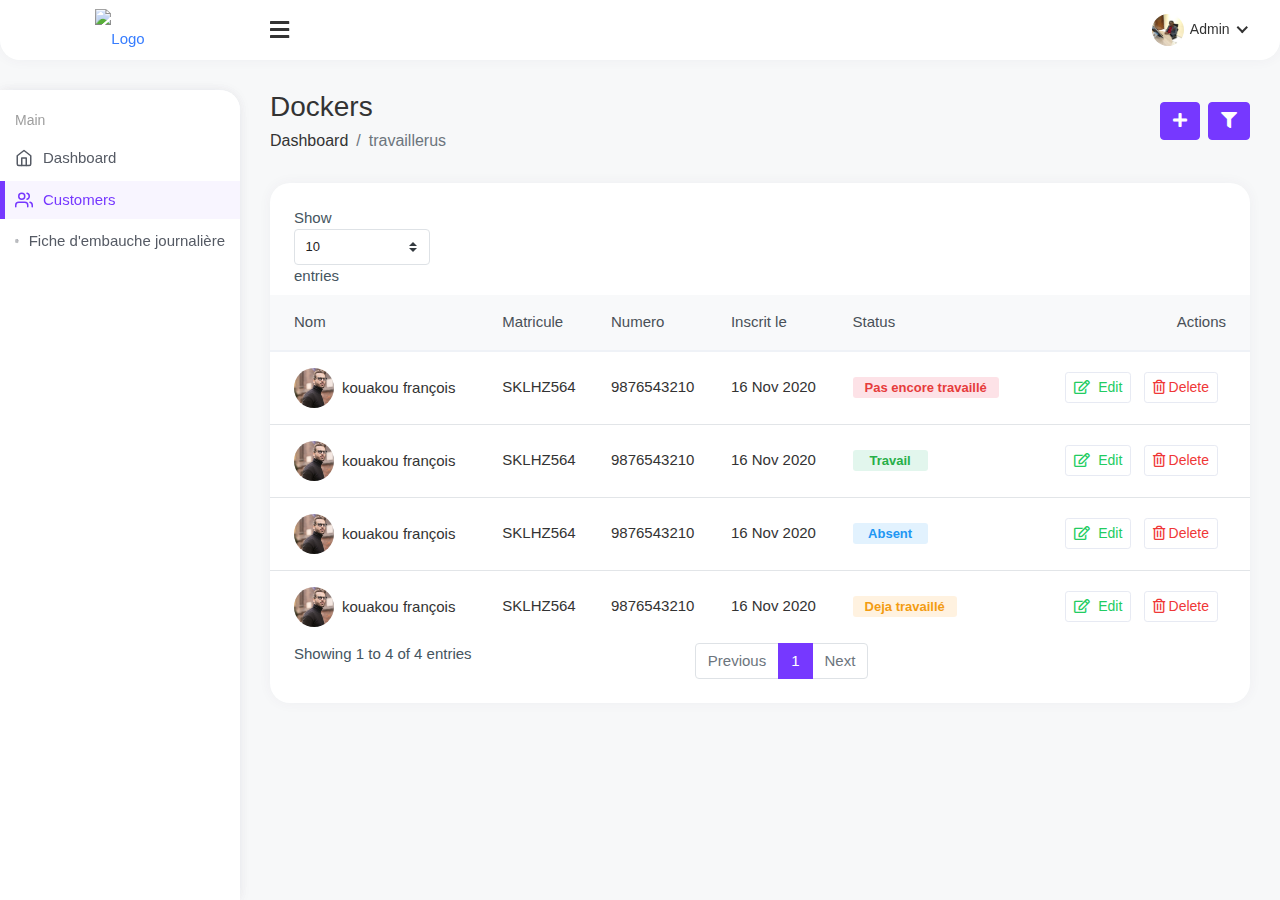
==== docker.html @ e1040c34 "psuh" ====
<!DOCTYPE html>
<html lang="en">
<head>
		<meta charset="utf-8">
		<meta name="viewport" content="width=device-width, initial-scale=1.0, user-scalable=0">
		<title>Docker</title>
		<link rel="shortcut icon" href="assets/img/favicon.png">
		<link rel="stylesheet" href="assets/css/bootstrap.min.css">
		<link rel="stylesheet" href="assets/plugins/fontawesome/css/fontawesome.min.css">
		<link rel="stylesheet" href="assets/plugins/fontawesome/css/all.min.css">
		<link rel="stylesheet" href="assets/css/style.css">
	</head>
	<body>
		<!-- Main Wrapper -->
		<div class="main-wrapper">
			<!-- Header -->
			<div class="header">
				<!-- Logo -->
				<div class="header-left">
					<a href="index.html" class="logo">
						<img src="assets/img/logo.pngg" alt="Logo">
					</a>
					<a href="index.html" class="logo logo-small">
						<img src="assets/img/logo-small.png" alt="Logo" width="30" height="30">
					</a>
				</div>
				<!-- /Logo -->
				<!-- Sidebar Toggle -->
				<a href="javascript:void(0);" id="toggle_btn">
					<i class="fas fa-bars"></i>
				</a>
				<!-- /Sidebar Toggle -->
				<!-- Search -->
				
				<!-- /Search -->
				<!-- Mobile Menu Toggle -->
				<a class="mobile_btn" id="mobile_btn">
					<i class="fas fa-bars"></i>
				</a>
	
				<ul class="nav user-menu">
			
					<li class="nav-item dropdown has-arrow main-drop">
						<a href="#" class="dropdown-toggle nav-link" data-toggle="dropdown">
							<span class="user-img">
								<img src="assets/img/aniki.jpg" alt="">
								<span class="status online"></span>
							</span>
							<span>Admin</span>
						</a>
						<div class="dropdown-menu">
							<a class="dropdown-item" href="#"><i data-feather="user" class="mr-1"></i> Profi</a>
							<a class="dropdown-item" href="login.html"><i data-feather="log-out" class="mr-1"></i> Deconnexion</a>
						</div>
					</li>
					<!-- /User Menu -->
				</ul>
				<!-- /Header Menu -->
			</div>
			<!-- /Header -->
			<!-- Sidebar -->
			<div class="sidebar" id="sidebar">
				<div class="sidebar-inner slimscroll">
					<div id="sidebar-menu" class="sidebar-menu">
						<ul>
							<li class="menu-title"><span>Menu</span></li>
							<li class="active">
								<a href="index.html"><i data-feather="home"></i> <span>Dashboard</span></a>
							</li>
							 <li>
								<a href="customers.html"><i data-feather="users"></i> <span>Dockers</span></a>
							</li>
				 
						</ul>
					</div>
				</div>
			</div>
			<!-- Sidebar -->
			<div class="sidebar" id="sidebar">
				<div class="sidebar-inner slimscroll">
					<div id="sidebar-menu" class="sidebar-menu">
						<ul>
							<li class="menu-title"><span>Main</span></li>
							<li>
								<a href="index.html"><i data-feather="home"></i> <span>Dashboard</span></a>
							</li>
							<li class="active">
								<a href="customers.html"><i data-feather="users"></i> <span>Customers</span></a>
							</li>
							<li>
								<a href="estimates.html"><i data-feather="file-text"></i> <span>Fiche d'embauche journalière</span></a>
							</li>
							
						</ul>
					</div>
				</div>
			</div>
			<!-- /Sidebar -->
			
			<!-- Page Wrapper -->
			<div class="page-wrapper">
				<div class="content container-fluid">
				
					<!-- Page Header -->
					<div class="page-header">
						<div class="row align-items-center">
							<div class="col">
								<h3 class="page-title">Dockers</h3>
								<ul class="breadcrumb">
									<li class="breadcrumb-item"><a href="index.html">Dashboard</a>
									</li>
									<li class="breadcrumb-item active">travaillerus</li>
								</ul>
							</div>
							<div class="col-auto">
								<a href="add-customer.html" class="btn btn-primary mr-1">
									<i class="fas fa-plus"></i>
								</a>
								<a class="btn btn-primary filter-btn" href="javascript:void(0);" id="filter_search">
									<i class="fas fa-filter"></i>
								</a>
							</div>
						</div>
					</div>
					<!-- /Page Header -->
						
					<!-- Search Filter -->
					<div id="filter_inputs" class="card filter-card">
						<div class="card-body pb-0">
							<div class="row">
								<div class="col-sm-6 col-md-3">
									<div class="form-group">
										<label>Nom</label>
										<input type="text" class="form-control">
									</div>
								</div>
								<div class="col-sm-6 col-md-3">
									<div class="form-group">
										<label>Matricule</label>
										<input type="text" class="form-control">
									</div>
								</div>
								<div class="col-sm-6 col-md-3">
									<div class="form-group">
										<label>numero</label>
										<input type="text" class="form-control">
									</div>
								</div>
							</div>
						</div>
					</div>
					<!-- /Search Filter -->
					
					<div class="row">
						<div class="col-sm-12">
							
							<div class="card card-table">
								<div class="card-body">
									<div class="table-responsive">
										<table class="table table-center table-hover datatable">
											<thead class="thead-light">
												<tr>
													<th>Nom</th>
													<th>Matricule</th>
													<th>Numero</th>
													<th>Inscrit le</th>
													<th>Status</th>
													<th class="text-right">Actions</th>
												</tr>
											</thead>
											<tbody>
												<tr>
													<td>
														<h2 class="table-avatar">
															<a href="#" class="avatar avatar-sm mr-2"><img class="avatar-img rounded-circle" src="assets/img/profiles/avatar-02.jpg" alt="User Image"></a>
															<a href="#">kouakou françois </a>
														</h2>
													</td>
													<td>SKLHZ564</td>
													<td><span>9876543210</span></td>
													<td>16 Nov 2020</td>
													<td><span class="badge badge-pill bg-danger-light">Pas encore travaillé</span></td>
													<td class="text-right">
														<a href="edit-customer.html" class="btn btn-sm btn-white text-success mr-2"><i class="far fa-edit mr-1"></i> Edit</a> 
														<a href="javascript:void(0);" class="btn btn-sm btn-white text-danger mr-2"><i class="far fa-trash-alt mr-1"></i>Delete</a>
													</td>
												</tr>
												<tr>
													<td>
														<h2 class="table-avatar">
															<a href="#" class="avatar avatar-sm mr-2"><img class="avatar-img rounded-circle" src="assets/img/profiles/avatar-02.jpg" alt="User Image"></a>
															<a href="#">kouakou françois </a>
														</h2>
													</td>
													<td>SKLHZ564</td>
													<td><span>9876543210</span></td>
													<td>16 Nov 2020</td>
													<td><span class="badge badge-pill bg-success-light">Travail</span></td>
													<td class="text-right">
														<a href="edit-customer.html" class="btn btn-sm btn-white text-success mr-2"><i class="far fa-edit mr-1"></i> Edit</a> 
														<a href="javascript:void(0);" class="btn btn-sm btn-white text-danger mr-2"><i class="far fa-trash-alt mr-1"></i>Delete</a>
													</td>
												</tr>
												<tr>
													<td>
														<h2 class="table-avatar">
															<a href="#" class="avatar avatar-sm mr-2"><img class="avatar-img rounded-circle" src="assets/img/profiles/avatar-02.jpg" alt="User Image"></a>
															<a href="#">kouakou françois </a>
														</h2>
													</td>
													<td>SKLHZ564</td>
													<td><span>9876543210</span></td>
													<td>16 Nov 2020</td>
													<td><span class="badge badge-pill bg-primary-light">Absent</span></td>
													<td class="text-right">
														<a href="edit-customer.html" class="btn btn-sm btn-white text-success mr-2"><i class="far fa-edit mr-1"></i> Edit</a> 
														<a href="javascript:void(0);" class="btn btn-sm btn-white text-danger mr-2"><i class="far fa-trash-alt mr-1"></i>Delete</a>
													</td>
												</tr>
												<tr>
													<td>
														<h2 class="table-avatar">
															<a href="#" class="avatar avatar-sm mr-2"><img class="avatar-img rounded-circle" src="assets/img/profiles/avatar-02.jpg" alt="User Image"></a>
															<a href="#">kouakou françois </a>
														</h2>
													</td>
													<td>SKLHZ564</td>
													<td><span>9876543210</span></td>
													<td>16 Nov 2020</td>
													<td><span class="badge badge-pill bg-warning-light">Deja travaillé</span></td>
													<td class="text-right">
														<a href="edit-customer.html" class="btn btn-sm btn-white text-success mr-2"><i class="far fa-edit mr-1"></i> Edit</a> 
														<a href="javascript:void(0);" class="btn btn-sm btn-white text-danger mr-2"><i class="far fa-trash-alt mr-1"></i>Delete</a>
													</td>
												</tr>

											</tbody>
										</table>
									</div>
								</div>
							</div>
						</div>
					</div>
				</div>
			</div>
			<!-- /Page Wrapper -->

		</div>
		<!-- /Main Wrapper -->
		
		<!-- jQuery -->
		<script src="assets/js/jquery-3.5.1.min.js"></script>
		
		<!-- Bootstrap Core JS -->
		<script src="assets/js/popper.min.js"></script>
		<script src="assets/js/bootstrap.min.js"></script>
		
		<!-- Feather Icon JS -->
		<script src="assets/js/feather.min.js"></script>
		
		<!-- Slimscroll JS -->
		<script src="assets/plugins/slimscroll/jquery.slimscroll.min.js"></script>
		
		<!-- Datatables JS -->
		<script src="assets/plugins/datatables/jquery.dataTables.min.js"></script>
		<script src="assets/plugins/datatables/datatables.min.js"></script>
		
		<!-- Custom JS -->
		<script src="assets/js/script.js"></script>

	</body>

<!-- Mirrored from kanakku.dreamguystech.com/template-html/customers.html by HTTrack Website Copier/3.x [XR&CO'2014], Mon, 01 Mar 2021 15:04:00 GMT -->
</html>
---- assets/css/style.css ----
/*
Author       : Dreamguys
Template Name: Kanakku - Bootstrap Admin Template
Version      : 1.0
*/

/*============================
 [Table of CSS]

1. General
2. Table
3. Helper Class
4. Bootstrap Classes
5. Modal
6. Select2
7. Nav Tabs
8. Components
9. Header
10. Chat
11. Search
12. Sidebar
13. Calendar
14. Inbox
15. Mail View
16. Error
17. Content
18. Login
19. Notifications
20. Dashboard
21. Invoices
22. Settings
23. Switch Buttons
24. Profile
25. Responsive

========================================*/

/*-----------------
	1. General
-----------------------*/


html {
	height: 100%;
}
body {
	background-color: #f7f8f9;
	color: #455560;
	font-family: 'CircularStd', sans-serif;
	font-size: 0.9375rem;
	height: 100%;
	line-height: 1.5;
	overflow-x: hidden;
}
h1,
h2,
h3,
h4,
h5,
h6 {
	font-family: 'CircularStd', sans-serif;
	margin-top: 0;
	color: #2c3038;
}
a:hover,
a:active,
a:focus {
	outline: none;
	text-decoration: none;
}
input:-webkit-autofill,
input:-webkit-autofill:hover,
input:-webkit-autofill:focus {
	-webkit-box-shadow: 0 0 0px 1000px white inset !important;
}
.form-control {
	border: 1px solid #dee2e6;
	box-shadow: none;
	color: #333;
	padding: .54688rem .875rem;
	font-size: .875rem;
	height: calc(1.6em + 1.21875rem);
	line-height: 1.6;
	font-weight: 400;
	color: #1e2022;
}
.form-control:focus {
	box-shadow: 0 0 10px rgba(136, 136, 136, 0.125); 
	outline: 0 none;
	border-color: #c1c9d0;;
}
.form-control-sm {
    height: calc(1.5em + 1rem);
    padding: .4375rem .65625rem;
    font-size: .8125rem;
    line-height: 1.5;
    border-radius: .25rem;
}
.form-control-lg {
    height: calc(1.5em + 1.875rem);
    padding: .875rem 1.09375rem;
    font-size: 1rem;
    line-height: 1.5;
    border-radius: .3125rem;
}
a {
	color: #377dff;
}
a:hover {
    color: #0052ea;
    text-decoration: none;
}
p {
    margin-top: 0;
    margin-bottom: 1rem;
}
p:last-child { 
    margin-bottom: 0;
}
dl, ol, ul {
    margin-top: 0;
    margin-bottom: 0;
}
input,
button,
a {
	transition: all 0.4s ease;
	-moz-transition: all 0.4s ease;
	-o-transition: all 0.4s ease;
	-transition: all 0.4s ease;
	-webkit-transition: all 0.4s ease;
}
input,
input:focus,
button,
button:focus {
	outline: none;
}
input[type="file"] {
	height: auto;
	min-height: calc(1.5em + .75rem + 2px);
}
input[type=text],
input[type=password] {
	-webkit-appearance: none;
	-moz-appearance: none;
	appearance: none;
}
textarea.form-control {
	resize: vertical;
}
.navbar-nav > li {
	float: left;
}
.form-group {
	margin-bottom: 1.25rem;
} 
.form-group img {
	width:100%;
}
.input-group .form-control {
	height: 40px;
}
.nav .open > a,
.nav .open > a:focus,
.nav .open > a:hover {
	background-color: rgba(0, 0, 0, 0.1);
	border-color: rgba(0, 0, 0, 0.1);
}
.material-icons {
	font-family: 'Material Icons';
	font-weight: normal;
	font-style: normal;
	font-size: 24px;
	display: inline-block;
	line-height: 1;
	text-transform: none;
	letter-spacing: normal;
	word-wrap: normal;
	white-space: nowrap;
	direction: ltr;
	-webkit-font-smoothing: antialiased;
	text-rendering: optimizeLegibility;
	-moz-osx-font-smoothing: grayscale;
	font-feature-settings: 'liga';
}
ul li{
	list-style: none;
}
p:last-child{
	margin-bottom: 0;
}

/*-----------------
	2. Table
-----------------------*/

.table {
	color: #333;
	max-width: 100%;
	margin-bottom: 0;
	width: 100%;
}
.table-striped > tbody > tr:nth-of-type(2n+1) {
	background-color: #f8f9fa;
}
.table.no-border > tbody > tr > td,
.table > tbody > tr > th,
.table.no-border > tfoot > tr > td,
.table.no-border > tfoot > tr > th,
.table.no-border > thead > tr > td,
.table.no-border > thead > tr > th { 
	padding: 10px 8px;
}
.table-nowrap td,
.table-nowrap th {
	white-space: nowrap
}
.table.dataTable {
	border-collapse: collapse !important;
}
table.table td h2 {
	display: inline-block;
	font-size: inherit;
	font-weight: 400;
	margin: 0;
	padding: 0;
	vertical-align: middle;
}
table.table td h2.table-avatar {
	align-items: center;
	display: inline-flex;
	font-size: inherit;
	font-weight: 400;
	margin: 0;
	padding: 0;
	vertical-align: middle;
	white-space: nowrap;
}
table.table td h2 a {
	color: #333;
}
table.table td h2 a:hover {
	color: #7638ff;
}
table.table td h2 span {
	color: #888;
	display: block;
	font-size: 12px;
	margin-top: 3px;
} 
.table thead {
    background-color: transparent;
    border-bottom: 0;
}
.table thead tr th {
	font-weight: 500;
}
.table.table-center td,
.table.table-center th {
	vertical-align: middle;
}
.table-hover tbody tr:hover {
	background-color: #f6f6f7;
}
.table td, .table th {
    vertical-align: middle;
    white-space: nowrap;
}
.table-bordered {
	border: 1px solid rgba(0, 0, 0, 0.05) !important;
}
.table-bordered td:first-child{
	border-top-left-radius: 0 !important;
    border-bottom-left-radius: 0 !important;
}
.table-bordered td:last-child{
	border-top-right-radius: 0 !important;
    border-bottom-right-radius: 0 !important;
}
.table-bordered th,
.table-bordered td {
	border-color: rgba(0, 0, 0, 0.05);
}
.card-table .card-body {
	padding: 0;
}
.card-table .card-body .table > thead > tr > th {
	border-top: 0;
}
.card-table .card-body .table tr td:first-child,
.card-table .card-body .table tr th:first-child {
	padding-left: 1.5rem;
}
.card-table .card-body .table tr td:last-child,
.card-table .card-body .table tr th:last-child {
	padding-right: 1.5rem;
}
.card-table .table td,
.card-table .table th {
	border-top: 1px solid #e2e5e8;
	padding: 1rem 0.75rem;
	white-space: nowrap;
}

/*-----------------
	3. Helper Class
-----------------------*/

.block {
	display: block !important;
}
.bullets li {
	list-style: inherit;
}
#toggle_btn i {
	font-size: 22px;
}
.bg-1 {
	background-color: #ffeec3;
}
.bg-1 i {
	color: #ffb800;
}
.bg-2 {
	background-color: #d1f3ff;
}
.bg-2 i {
	color: #42cdff;
}
.bg-3 {
	background-color: #ceffd5;
}
.bg-3 i {
	color: #52fb6a;
}
.bg-4 {
	background-color: #fccaff;
}
.bg-4 i {
	color: #f555ff;
}
.bg-5 {
	background-color: #ffb800;
}
.bg-6 {
	background-color: #42cdff;
}
.bg-7 {
	background-color: #52fb6a;
}
.bg-8 {
	background-color: #f555ff;
}
.table .btn {
    white-space: nowrap;
}
table .badge {
    border-radius: 3px;
    display: inline-block;
    font-size: 13px;
    min-width: 75px;
    padding: 4px 12px;
    text-align: center;
}
.feather {
    width: 18px;
    height: 18px;
}

/*-----------------
	4. Bootstrap Classes
-----------------------*/

.btn.focus,
.btn:focus {
	box-shadow: unset;
}
.btn-white {
    background-color: #fff;
    border-color: #e7eaf3;
}
.btn.btn-rounded {
	border-radius: 50px;
}
.bg-primary,
.badge-primary {
	background-color: #7638ff !important;
}
a.bg-primary:focus,
a.bg-primary:hover,
button.bg-primary:focus,
button.bg-primary:hover {
	background-color: #621aff !important;
}
.bg-success,
.badge-success {
	background-color: #22cc62 !important;
}
a.bg-success:focus,
a.bg-success:hover,
button.bg-success:focus,
button.bg-success:hover {
	background-color: #1eae55 !important;
}
.bg-info,
.badge-info {
	background-color: #009efb !important;
}
a.bg-info:focus,
a.bg-info:hover,
button.bg-info:focus,
button.bg-info:hover {
	background-color: #028ee1 !important;
}
.bg-warning,
.badge-warning {
	background-color: #ffbc34 !important;
}
a.bg-warning:focus,
a.bg-warning:hover,
button.bg-warning:focus,
button.bg-warning:hover {
	background-color: #e9ab2e !important;
}
.bg-danger,
.badge-danger {
	background-color: #ef3737 !important;
}
a.bg-danger:focus,
a.bg-danger:hover,
button.bg-danger:focus,
button.bg-danger:hover {
	background-color: #e63333 !important;
}
.bg-white {
	background-color: #fff;
}
.bg-purple,
.badge-purple {
	background-color: #9368e9 !important;
}
.text-primary,
.dropdown-menu > li > a.text-primary {
	color: #7638ff !important;
}
.text-success,
.dropdown-menu > li > a.text-success {
	color: #22cc62 !important;
}
.text-danger,
.dropdown-menu > li > a.text-danger {
	color: #ef3737 !important;
}
.text-info,
.dropdown-menu > li > a.text-info {
	color: #009efb !important;
}
.text-warning,
.dropdown-menu > li > a.text-warning {
	color: #ffbc34 !important;
}
.text-purple,
.dropdown-menu > li > a.text-purple {
	color: #7460ee !important;
}
.text-muted {
	color: #757575 !important;
}
.btn-primary {
	background-color: #7638ff;
	border: 1px solid #7638ff;
}
.btn-primary:hover,
.btn-primary:focus,
.btn-primary.active,
.btn-primary:active,
.open > .dropdown-toggle.btn-primary {
	background-color: #621aff;
	border: 1px solid #621aff;
}
.btn-primary.active.focus,
.btn-primary.active:focus,
.btn-primary.active:hover,
.btn-primary.focus:active,
.btn-primary:active:focus,
.btn-primary:active:hover,
.open > .dropdown-toggle.btn-primary.focus,
.open > .dropdown-toggle.btn-primary:focus,
.open > .dropdown-toggle.btn-primary:hover {
	background-color: #621aff;
	border: 1px solid #621aff;
}
.btn-primary.active:not(:disabled):not(.disabled),
.btn-primary:active:not(:disabled):not(.disabled),
.show > .btn-primary.dropdown-toggle {
	background-color: #621aff;
	border-color: #621aff;
	color: #fff;
}
.btn-primary.active:focus:not(:disabled):not(.disabled),
.btn-primary:active:focus:not(:disabled):not(.disabled),
.show > .btn-primary.dropdown-toggle:focus {
	box-shadow: unset;
}
.btn-primary.disabled,
.btn-primary:disabled {
	background-color: #7638ff;
	border-color: #7638ff;
	color: #fff;
}
.btn-secondary.active:focus:not(:disabled):not(.disabled),
.btn-secondary:active:focus:not(:disabled):not(.disabled),
.show > .btn-secondary.dropdown-toggle:focus {
	box-shadow: unset;
}
.btn-success {
	background-color: #22cc62;
	border: 1px solid #22cc62
}
.btn-success:hover,
.btn-success:focus,
.btn-success.active,
.btn-success:active,
.open > .dropdown-toggle.btn-success {
	background-color: #1eae55;
	border: 1px solid #1eae55;
	color: #fff;
}
.btn-success.active.focus,
.btn-success.active:focus,
.btn-success.active:hover,
.btn-success.focus:active,
.btn-success:active:focus,
.btn-success:active:hover,
.open > .dropdown-toggle.btn-success.focus,
.open > .dropdown-toggle.btn-success:focus,
.open > .dropdown-toggle.btn-success:hover {
	background-color: #1eae55;
	border: 1px solid #1eae55
}
.btn-success.active:not(:disabled):not(.disabled),
.btn-success:active:not(:disabled):not(.disabled),
.show > .btn-success.dropdown-toggle {
	background-color: #1eae55;
	border-color: #1eae55;
	color: #fff;
}
.btn-success.active:focus:not(:disabled):not(.disabled),
.btn-success:active:focus:not(:disabled):not(.disabled),
.show > .btn-success.dropdown-toggle:focus {
	box-shadow: unset;
}
.btn-success.disabled,
.btn-success:disabled {
	background-color: #22cc62;
	border-color: #22cc62;
	color: #fff;
}
.btn-info {
	background-color: #009efb;
	border: 1px solid #009efb
}
.btn-info:hover,
.btn-info:focus,
.btn-info.active,
.btn-info:active,
.open > .dropdown-toggle.btn-info {
	background-color: #028ee1;
	border: 1px solid #028ee1
}
.btn-info.active.focus,
.btn-info.active:focus,
.btn-info.active:hover,
.btn-info.focus:active,
.btn-info:active:focus,
.btn-info:active:hover,
.open > .dropdown-toggle.btn-info.focus,
.open > .dropdown-toggle.btn-info:focus,
.open > .dropdown-toggle.btn-info:hover {
	background-color: #028ee1;
	border: 1px solid #028ee1
}
.btn-info.active:not(:disabled):not(.disabled),
.btn-info:active:not(:disabled):not(.disabled),
.show > .btn-info.dropdown-toggle {
	background-color: #028ee1;
	border-color: #028ee1;
	color: #fff;
}
.btn-info.active:focus:not(:disabled):not(.disabled),
.btn-info:active:focus:not(:disabled):not(.disabled),
.show > .btn-info.dropdown-toggle:focus {
	box-shadow: unset;
}
.btn-info.disabled,
.btn-info:disabled {
	background-color: #009efb;
	border-color: #009efb;
	color: #fff;
}
.btn-warning {
	background-color: #ffbc34;
	border: 1px solid #ffbc34
}
.btn-warning:hover,
.btn-warning:focus,
.btn-warning.active,
.btn-warning:active,
.open > .dropdown-toggle.btn-warning {
	background-color: #e9ab2e;
	border: 1px solid #e9ab2e
}
.btn-warning.active.focus,
.btn-warning.active:focus,
.btn-warning.active:hover,
.btn-warning.focus:active,
.btn-warning:active:focus,
.btn-warning:active:hover,
.open > .dropdown-toggle.btn-warning.focus,
.open > .dropdown-toggle.btn-warning:focus,
.open > .dropdown-toggle.btn-warning:hover {
	background-color: #e9ab2e;
	border: 1px solid #e9ab2e
}
.btn-warning.active:not(:disabled):not(.disabled),
.btn-warning:active:not(:disabled):not(.disabled),
.show > .btn-danger.dropdown-toggle {
	background-color: #e9ab2e;
	border-color: #e9ab2e;
	color: #fff;
}
.btn-warning.active:focus:not(:disabled):not(.disabled),
.btn-warning:active:focus:not(:disabled):not(.disabled),
.show > .btn-warning.dropdown-toggle:focus {
	box-shadow: unset;
}
.btn-warning.disabled,
.btn-warning:disabled {
	background-color: #ffbc34;
	border-color: #ffbc34;
	color: #fff;
}
.badge-secondary {
	background-color: #621aff !important;
}
.btn-danger {
	background-color: #ef3737;
	border: 1px solid #ef3737;
}
.btn-danger:hover,
.btn-danger:focus,
.btn-danger.active,
.btn-danger:active,
.open > .dropdown-toggle.btn-danger {
	background-color: #ec1313;
	border: 1px solid #ec1313;
}
.btn-danger.active.focus,
.btn-danger.active:focus,
.btn-danger.active:hover,
.btn-danger.focus:active,
.btn-danger:active:focus,
.btn-danger:active:hover,
.open > .dropdown-toggle.btn-danger.focus,
.open > .dropdown-toggle.btn-danger:focus,
.open > .dropdown-toggle.btn-danger:hover {
	background-color: #ec1313;
	border: 1px solid #ec1313;
}
.btn-danger.active:not(:disabled):not(.disabled),
.btn-danger:active:not(:disabled):not(.disabled),
.show > .btn-danger.dropdown-toggle {
	background-color: #ec1313;
	border-color: #ec1313;
	color: #fff;
}
.btn-danger.active:focus:not(:disabled):not(.disabled),
.btn-danger:active:focus:not(:disabled):not(.disabled),
.show > .btn-danger.dropdown-toggle:focus {
	box-shadow: unset;
}
.btn-danger.disabled,
.btn-danger:disabled {
	background-color: #f62d51;
	border-color: #f62d51;
	color: #fff;
}
.btn-light.active:focus:not(:disabled):not(.disabled),
.btn-light:active:focus:not(:disabled):not(.disabled),
.show > .btn-light.dropdown-toggle:focus {
	box-shadow: unset;
}
.btn-dark.active:focus:not(:disabled):not(.disabled),
.btn-dark:active:focus:not(:disabled):not(.disabled),
.show > .btn-dark.dropdown-toggle:focus {
	box-shadow: unset;
}
.btn-outline-primary {
	color: #7638ff;
	border-color: #7638ff;
}
.btn-outline-primary:hover {
	background-color: #7638ff;
	border-color: #7638ff;
}
.btn-outline-primary:focus,
.btn-outline-primary.focus {
	box-shadow: none;
}
.btn-outline-primary.disabled,
.btn-outline-primary:disabled {
	color: #7638ff;
	background-color: transparent;
}
.btn-outline-primary:not(:disabled):not(.disabled):active,
.btn-outline-primary:not(:disabled):not(.disabled).active,
.show > .btn-outline-primary.dropdown-toggle {
	background-color: #7638ff;
	border-color: #7638ff;
}
.btn-outline-primary:not(:disabled):not(.disabled):active:focus,
.btn-outline-primary:not(:disabled):not(.disabled).active:focus,
.show > .btn-outline-primary.dropdown-toggle:focus {
	box-shadow: none;
}
.btn-outline-success {
	color: #22cc62;
	border-color: #22cc62;
}
.btn-outline-success:hover {
	background-color: #22cc62;
	border-color: #22cc62;
}
.btn-outline-success:focus,
.btn-outline-success.focus {
	box-shadow: none;
}
.btn-outline-success.disabled,
.btn-outline-success:disabled {
	color: #22cc62;
	background-color: transparent;
}
.btn-outline-success:not(:disabled):not(.disabled):active,
.btn-outline-success:not(:disabled):not(.disabled).active,
.show > .btn-outline-success.dropdown-toggle {
	background-color: #22cc62;
	border-color: #22cc62;
}
.btn-outline-success:not(:disabled):not(.disabled):active:focus,
.btn-outline-success:not(:disabled):not(.disabled).active:focus,
.show > .btn-outline-success.dropdown-toggle:focus {
	box-shadow: none;
}
.btn-outline-info {
	color: #00bcd4;
    border-color: #00bcd4;
}
.btn-outline-info:hover {
	color: #fff;
	background-color: #00bcd4;
	border-color: #00bcd4;
}
.btn-outline-info:focus,
.btn-outline-info.focus {
	box-shadow: none;
}
.btn-outline-info.disabled,
.btn-outline-info:disabled {
	background-color: transparent;
	color: #00bcd4;
}
.btn-outline-info:not(:disabled):not(.disabled):active,
.btn-outline-info:not(:disabled):not(.disabled).active,
.show > .btn-outline-info.dropdown-toggle {
	background-color: #00bcd4;
	border-color: #00bcd4;
}
.btn-outline-info:not(:disabled):not(.disabled):active:focus,
.btn-outline-info:not(:disabled):not(.disabled).active:focus,
.show > .btn-outline-info.dropdown-toggle:focus {
	box-shadow: none;
}
.btn-outline-warning {
	color: #ffbc34;
	border-color: #ffbc34;
}
.btn-outline-warning:hover {
	color: #212529;
	background-color: #ffbc34;
	border-color: #ffbc34;
}
.btn-outline-warning:focus,
.btn-outline-warning.focus {
	box-shadow: none;
}
.btn-outline-warning.disabled,
.btn-outline-warning:disabled {
	background-color: transparent;
	color: #ffbc34;
}
.btn-outline-warning:not(:disabled):not(.disabled):active,
.btn-outline-warning:not(:disabled):not(.disabled).active,
.show > .btn-outline-warning.dropdown-toggle {
	color: #212529;
	background-color: #ffbc34;
	border-color: #ffbc34;
}
.btn-outline-warning:not(:disabled):not(.disabled):active:focus,
.btn-outline-warning:not(:disabled):not(.disabled).active:focus,
.show > .btn-outline-warning.dropdown-toggle:focus {
	box-shadow: none;
}
.btn-outline-danger {
	color: #ef3737;
	border-color: #ef3737;
}
.btn-outline-danger:hover {
	color: #fff;
	background-color: #ef3737;
	border-color: #ef3737;
}
.btn-outline-danger:focus,
.btn-outline-danger.focus {
	box-shadow: none;
}
.btn-outline-danger.disabled,
.btn-outline-danger:disabled {
	background-color: transparent;
	color: #ef3737;
}
.btn-outline-danger:not(:disabled):not(.disabled):active,
.btn-outline-danger:not(:disabled):not(.disabled).active,
.show > .btn-outline-danger.dropdown-toggle {
	background-color: #ef3737;
	border-color: #ef3737;
}
.btn-outline-danger:not(:disabled):not(.disabled):active:focus,
.btn-outline-danger:not(:disabled):not(.disabled).active:focus,
.show > .btn-outline-danger.dropdown-toggle:focus {
	box-shadow: none;
}
.btn-outline-light {
	color: #ababab;
	border-color: #e6e6e6;
}
.btn-outline-light.disabled,
.btn-outline-light:disabled {
	color: #ababab;
}
.pagination > .active > a,
.pagination > .active > a:focus,
.pagination > .active > a:hover,
.pagination > .active > span,
.pagination > .active > span:focus,
.pagination > .active > span:hover {
	background-color: #7638ff;
	border-color: #7638ff;
}
.pagination > li > a,
.pagination > li > span {
	color: #7638ff;
}
.page-link:hover {
	color: #7638ff;
}
.page-link:focus {
	box-shadow: unset;
}
.page-item.active .page-link {
	background-color: #7638ff;
	border-color: #7638ff;
}
.dropdown-menu {
	border: 1px solid #eff2f7;
	border-radius: .8rem;
	transform-origin: left top 0;
	background-color: #fff;
	box-shadow: 0 0 1.25rem rgba(31,45,61,.08);
}
.navbar-nav .open .dropdown-menu {
	border: 0;
	box-shadow: 0 0 10px rgba(0, 0, 0, 0.1);
	background-color: #fff;
}
.dropdown-menu {
	font-size: 14px;
}
.card {
    background: #fff;
    -webkit-box-shadow: 0 0 13px 0 rgba(82,63,105,0.05);
    box-shadow: 0 0 13px 0 rgba(82,63,105,0.05);
    margin-bottom: 30px;
    border-radius: 20px;
    border: 0;
}
.card-body {
    position: relative;
    padding: 1.5rem;
}
.card .card-header {
	border-color: #f0f1f5;
	background-color: #fff;
	padding: 1.5rem 1.875rem 1.25rem;
}
.card-header:first-child {
    border-top-left-radius: 20px;
    border-top-right-radius: 20px;
}
.card-footer:last-child {
    border-bottom-left-radius: 20px;
    border-bottom-right-radius: 20px;
}
.card-footer {
	background-color: #fff;
	border-top: 1px solid #e6e6e6;
	padding: 1rem;
}
.table .thead-light th {
    color: #495057;
    background-color: #f8f9fa;
    border-color: #eff2f7;
}
.card .card-header .card-title {
	margin-bottom: 0;
}
.modal-footer.text-left {
	text-align: left;
}
.modal-footer.text-center {
	text-align: center;
}
.btn-light {
	border-color: #e6e6e6;
	color: #a6a6a6;
}
.bootstrap-datetimepicker-widget table td.active,
.bootstrap-datetimepicker-widget table td.active:hover {
	background-color: #7638ff;
	text-shadow: unset;
}
.bootstrap-datetimepicker-widget table td.today:before {
	border-bottom-color: #7638ff;
}
.bg-info-light {
	background-color: rgba(2, 182, 179, 0.12) !important;
	color: #1db9aa !important;
}
.bg-primary-light {
	background-color: rgba(17, 148, 247, 0.12) !important;
	color: #2196f3 !important;
}
.bg-danger-light {
	background-color: rgba(242, 17, 54, 0.12) !important;
	color: #e63c3c !important;
}
.bg-warning-light {
	background-color: rgba(255, 152, 0, 0.12) !important;
	color: #f39c12 !important;
}
.bg-success-light {
	background-color: rgba(15, 183, 107, 0.12) !important;
	color: #26af48 !important;
}
.bg-purple-light {
	background-color: rgba(197, 128, 255, 0.12) !important;
	color: #c580ff !important;
}
.bg-default-light {
	background-color: rgba(40, 52, 71, 0.12) !important;
	color: #283447 !important;
}

/*-----------------
	5. Modal
-----------------------*/

.modal {
	-webkit-overflow-scrolling: touch;
}
.modal-footer.text-center {
    justify-content: center;
}
.modal-footer.text-left {
    justify-content: flex-start;
}
.modal-dialog.modal-md {
    max-width: 600px;
}
.custom-modal .modal-content {
	border: 0;
    border-radius: 10px;
}
.custom-modal .modal-footer {
	border: 0;
}
.custom-modal .modal-header {
    border: 0;
    justify-content: center;
    padding: 30px 30px 0;
}
.custom-modal .modal-footer {
    border: 0;
    justify-content: center;
    padding: 0 30px 30px;
}
.custom-modal .modal-body {
    padding: 30px;
}
.custom-modal .close {
    background-color: #a0a0a0;
    border-radius: 50%;
    color: #fff;
    font-size: 13px;
    height: 20px;
    line-height: 20px;
    margin: 0;
    opacity: 1;
    padding: 0;
    position: absolute;
    right: 10px;
    top: 10px;
    width: 20px;
    z-index: 99;
}
.custom-modal .modal-title {
	font-size: 22px;
}
.modal-backdrop.show {
    opacity: 0.4;
	-webkit-transition-duration: 400ms;
	transition-duration: 400ms;
}
.modal .card {
	box-shadow: unset;
}

/*-----------------
	6. Select2
-----------------------*/

.select2-container .select2-selection--single {
	border: 1px solid #ddd;
	height: 40px;
}
.select2-container--default .select2-selection--single .select2-selection__arrow {
	height: 38px;
	right: 7px;
}
.select2-container--default .select2-selection--single .select2-selection__arrow b {
	border-color: #ddd transparent transparent;
	border-style: solid;
	border-width: 6px 6px 0;
	height: 0;
	left: 50%;
	margin-left: -10px;
	margin-top: -2px;
	position: absolute;
	top: 50%;
	width: 0;
}
.select2-container--default.select2-container--open .select2-selection--single .select2-selection__arrow b {
	border-color: transparent transparent #ddd;
	border-width: 0 6px 6px;
}
.select2-container .select2-selection--single .select2-selection__rendered {
	padding-right: 30px;
	padding-left: 15px;
}
.select2-container--default .select2-selection--single .select2-selection__rendered {
	color: #333;
	font-size: 15px;
	font-weight: normal;
	line-height: 38px;
}
.select2-container--default .select2-results__option--highlighted[aria-selected] {
	background-color: #7638ff;
}
.select2-container--default .select2-selection--multiple {
	border: 1px solid #ddd;
	min-height: 40px;
}

/*-----------------
	7. Nav Tabs
-----------------------*/

.nav-tabs {
	border-bottom: 1px solid #e6e6e6;
}
.card-header-tabs {
	border-bottom: 0;
}
.nav-tabs > li > a {
	margin-right: 0;
	color: #888;
	border-radius: 0;
}
.nav-tabs > li > a:hover,
.nav-tabs > li > a:focus {
	border-color: transparent;
	color: #333;
}
.nav-tabs.nav-tabs-solid > li > a {
	color: #333;
}
.nav-tabs.nav-tabs-solid > .active > a,
.nav-tabs.nav-tabs-solid > .active > a:hover,
.nav-tabs.nav-tabs-solid > .active > a:focus {
	background-color: #7638ff;
	border-color: #7638ff;
	color: #fff;
}
.tab-content {
	padding-top: 20px;
}
.nav-tabs .nav-link {
	border-radius: 0;
}
.nav-tabs .nav-link:focus,
.nav-tabs .nav-link:hover {
	background-color: #eee;
	border-color: transparent;
	color: #333;
}
.nav-tabs.nav-justified > li > a {
	border-radius: 0;
	margin-bottom: 0;
}
.nav-tabs.nav-justified > li > a:hover,
.nav-tabs.nav-justified > li > a:focus {
	border-bottom-color: #ddd;
}
.nav-tabs.nav-justified.nav-tabs-solid > li > a {
	border-color: transparent;
}
.nav-tabs.nav-tabs-solid > li > a {
	color: #333;
	padding: 10px 30px;
}
.nav-tabs.nav-tabs-solid > li > a.active,
.nav-tabs.nav-tabs-solid > li > a.active:hover,
.nav-tabs.nav-tabs-solid > li > a.active:focus {
	background-color: #7638ff;
	border-color: #7638ff;
	color: #fff;
	padding: 10px 30px;
}
.nav-tabs.nav-tabs-solid.nav-tabs-rounded {
	border-radius: 50px;
}
.nav-tabs.nav-tabs-solid.nav-tabs-rounded > li > a {
	border-radius: 50px;
}
.nav-tabs.nav-tabs-solid.nav-tabs-rounded > li > a.active,
.nav-tabs.nav-tabs-solid.nav-tabs-rounded > li > a.active:hover,
.nav-tabs.nav-tabs-solid.nav-tabs-rounded > li > a.active:focus {
	border-radius: 50px;
}
.nav-tabs-justified > li > a {
	border-radius: 0;
	margin-bottom: 0;
}
.nav-tabs-justified > li > a:hover,
.nav-tabs-justified > li > a:focus {
	border-bottom-color: #ddd;
}
.nav-tabs-justified.nav-tabs-solid > li > a {
	border-color: transparent;
}
.nav-tabs.nav-justified.nav-tabs-top {
	border-bottom: 1px solid #ddd;
}
.nav-tabs.nav-justified.nav-tabs-top > li > a,
.nav-tabs.nav-justified.nav-tabs-top > li > a:hover,
.nav-tabs.nav-justified.nav-tabs-top > li > a:focus {
	border-width: 2px 0 0 0;
}
.nav-tabs.nav-tabs-top > li {
	margin-bottom: 0;
}
.nav-tabs.nav-tabs-top > li > a,
.nav-tabs.nav-tabs-top > li > a:hover,
.nav-tabs.nav-tabs-top > li > a:focus {
	border-width: 2px 0 0 0;
}
.nav-tabs.nav-tabs-top > li.open > a,
.nav-tabs.nav-tabs-top > li > a:hover,
.nav-tabs.nav-tabs-top > li > a:focus {
	border-top-color: #ddd;
}
.nav-tabs.nav-tabs-top > li+li > a {
	margin-left: 1px;
}
.nav-tabs.nav-tabs-top > li > a.active,
.nav-tabs.nav-tabs-top > li > a.active:hover,
.nav-tabs.nav-tabs-top > li > a.active:focus {
	border-top-color: #7638ff;
}
.nav-tabs.nav-tabs-bottom > li {
	margin-bottom: -1px;
}
.nav-tabs.nav-tabs-bottom > li > a.active,
.nav-tabs.nav-tabs-bottom > li > a.active:hover,
.nav-tabs.nav-tabs-bottom > li > a.active:focus {
	border-bottom-width: 2px;
	border-color: transparent;
	border-bottom-color: #7638ff;
	background-color: transparent;
	transition: none 0s ease 0s;
	-moz-transition: none 0s ease 0s;
	-o-transition: none 0s ease 0s;
	-transition: none 0s ease 0s;
	-webkit-transition: none 0s ease 0s;
}
.nav-tabs.nav-tabs-solid {
	background-color: #fafafa;
	border: 0;
}
.nav-tabs.nav-tabs-solid > li {
	margin-bottom: 0;
}
.nav-tabs.nav-tabs-solid > li > a {
	border-color: transparent;
}
.nav-tabs.nav-tabs-solid > li > a:hover,
.nav-tabs.nav-tabs-solid > li > a:focus {
	background-color: #f5f5f5;
}
.nav-tabs.nav-tabs-solid > .open:not(.active) > a {
	background-color: #f5f5f5;
	border-color: transparent;
}
.nav-tabs-justified.nav-tabs-top {
	border-bottom: 1px solid #ddd;
}
.nav-tabs-justified.nav-tabs-top > li > a,
.nav-tabs-justified.nav-tabs-top > li > a:hover,
.nav-tabs-justified.nav-tabs-top > li > a:focus {
	border-width: 2px 0 0 0;
}

/*-----------------
	8. Components
-----------------------*/

.section-header {
	margin-bottom: 1.875rem;
}
.section-header .section-title {
	color: #333;
}
.line {
	background-color: #7638ff;
	height: 2px;
	margin: 0;
	width: 60px;
}
.comp-buttons .btn {
	margin-bottom: 5px;
}
.pagination-box .pagination {
	margin-top: 0;
}
.comp-dropdowns .btn-group {
	margin-bottom: 5px;
}
.progress-example .progress {
	margin-bottom: 1.5rem;
}
.progress-xs {
	height: 4px;
}
.progress-sm {
	height: 15px;
}
.progress.progress-sm {
	height: 6px;
}
.progress.progress-md {
	height: 8px;
}
.progress.progress-lg {
	height: 18px;
}
.row.row-sm {
	margin-left: -3px;
	margin-right: -3px;
}
.row.row-sm > div {
	padding-left: 3px;
	padding-right: 3px;
}
.avatar {
	position: relative;
	display: inline-block;
	width: 3rem;
	height: 3rem
}
.avatar > img {
	width: 100%;
	height: 100%;
	-o-object-fit: cover;
	object-fit: cover;
}
.avatar-title {
	width: 100%;
	height: 100%;
	background-color: #7638ff;
	color: #fff;
	display: flex;
	align-items: center;
	justify-content: center;
}
.avatar-away:before,
.avatar-offline:before,
.avatar-online:before {
	position: absolute;
	right: 0;
	bottom: 0;
	width: 25%;
	height: 25%;
	border-radius: 50%;
	content: '';
	border: 2px solid #fff;
}
.avatar-online:before {
	background-color: #22cc62;
}
.avatar-offline:before {
	background-color: #ef3737;
}
.avatar-away:before {
	background-color: #ffbc34;
}
.avatar .border {
	border-width: 3px !important;
}
.avatar .rounded {
	border-radius: 6px !important;
}
.avatar .avatar-title {
	font-size: 18px;
}
.avatar-xs {
	width: 1.65rem;
	height: 1.65rem;
}
.avatar-xs .border {
	border-width: 2px !important;
}
.avatar-xs .rounded {
	border-radius: 4px !important;
}
.avatar-xs .avatar-title {
	font-size: 12px;
}
.avatar-xs.avatar-away:before,
.avatar-xs.avatar-offline:before,
.avatar-xs.avatar-online:before {
	border-width: 1px;
}
.avatar-sm {
	width: 2.5rem;
	height: 2.5rem;
}
.avatar-sm .border {
	border-width: 3px !important;
}
.avatar-sm .rounded {
	border-radius: 4px !important;
}
.avatar-sm .avatar-title {
	font-size: 15px;
}
.avatar-sm.avatar-away:before,
.avatar-sm.avatar-offline:before,
.avatar-sm.avatar-online:before {
	border-width: 2px;
}
.avatar-lg {
	width: 3.75rem;
	height: 3.75rem;
}
.avatar-lg .border {
	border-width: 3px !important;
}
.avatar-lg .rounded {
	border-radius: 8px !important;
}
.avatar-lg .avatar-title {
	font-size: 24px;
}
.avatar-lg.avatar-away:before,
.avatar-lg.avatar-offline:before,
.avatar-lg.avatar-online:before {
	border-width: 3px;
}
.avatar-xl {
	width: 5rem;
	height: 5rem;
}
.avatar-xl .border {
	border-width: 4px !important;
}
.avatar-xl .rounded {
	border-radius: 8px !important;
}
.avatar-xl .avatar-title {
	font-size: 28px;
}
.avatar-xl.avatar-away:before,
.avatar-xl.avatar-offline:before,
.avatar-xl.avatar-online:before {
	border-width: 4px;
}
.avatar-xxl {
	width: 5.125rem;
	height: 5.125rem;
}
.avatar-xxl .border {
	border-width: 6px !important;
}
.avatar-xxl .rounded {
	border-radius: 8px !important;
}
.avatar-xxl .avatar-title {
	font-size: 30px;
}
.avatar-xxl.avatar-away:before,
.avatar-xxl.avatar-offline:before,
.avatar-xxl.avatar-online:before {
	border-width: 4px;
}
.avatar-group {
	display: inline-flex;
}
.avatar-group .avatar + .avatar {
	margin-left: -.75rem;
}
.avatar-group .avatar-xs + .avatar-xs {
	margin-left: -.40625rem;
}
.avatar-group .avatar-sm+.avatar-sm {
	margin-left: -.625rem;
}
.avatar-group .avatar-lg + .avatar-lg {
	margin-left: -1rem;
}
.avatar-group .avatar-xl + .avatar-xl {
	margin-left: -1.28125rem;
}
.avatar-group .avatar:hover {
	z-index: 1;
}

/*-----------------
	9. Header
-----------------------*/

.header {
	background: #fff;
	box-shadow: 0 0 13px 0 rgba(82,63,105,0.05);
	left: 0;
	position: fixed;
	right: 0;
	top: 0;
	z-index: 1;
	height: 60px;
	border-radius: 0 0 20px 20px;
}
.header .header-left {
	float: left;
	height: 60px;
	padding: 0 20px;
	position: relative;
	text-align: center;
	width: 240px;
	z-index: 1;
	transition: all 0.2s ease-in-out;
}
.header .header-left .logo {
	display: inline-block;
	line-height: 60px;
}
.header .header-left .logo img {
	max-height: 45px;
	width: auto;
}
.header-left .logo.logo-small {
	display: none;
}
.header .dropdown-menu > li > a {
	position: relative;
}
.header .dropdown-toggle:after {
	display: none;
}
.header .has-arrow .dropdown-toggle:after {
	border-top: 0;
	border-left: 0;
	border-bottom: 2px solid #333;
	border-right: 2px solid #333;
	content: '';
	height: 8px;
	display: inline-block;
	pointer-events: none;
	-webkit-transform-origin: 66% 66%;
	-transform-origin: 66% 66%;
	transform-origin: 66% 66%;
	-webkit-transform: rotate(45deg);
	-transform: rotate(45deg);
	transform: rotate(45deg);
	-webkit-transition: all 0.15s ease-in-out;
	transition: all 0.15s ease-in-out;
	width: 8px;
	vertical-align: 2px;
}
.header .has-arrow .dropdown-toggle[aria-expanded="true"]:after {
	-webkit-transform: rotate(-135deg);
	-transform: rotate(-135deg);
	transform: rotate(-135deg);
}
.user-menu {
	float: right;
	margin: 0;
	position: relative;
	z-index: 99;
	display: flex !important;
	padding-right: 20px;
}
.user-menu.nav > li > a {
	color: #333;
	font-size: 14px;
	line-height: 58px;
	padding: 0 15px;
	height: 60px;
}
.user-menu.nav > li > a:hover i,
.user-menu.nav > li > a:focus i {
	opacity: .8;
}
.user-img {
	display: inline-block;
	margin-right: 3px;
	position: relative;
}
.user-img img{
	width: 32px;
    border-radius: 50%;
}
.dropdown-item img{
	margin-right: 5px;
}
.user-menu.nav > li > a.mobile_btn {
	border: 0;
	position: relative;
	padding: 0;
	margin: 0;
	cursor: pointer
}
.user-menu .dropdown-menu {
	min-width: 200px;
	padding: 0;
}
.user-menu .dropdown-menu .dropdown-item {
	display: flex;
	align-items: center;
	padding: 10px 15px;
}
.user-menu .dropdown-menu .dropdown-item:hover {
	color: #7638ff;
	background-color: transparent;
}
.header .dropdown-menu > li > a:focus,
.header .dropdown-menu > li > a:hover {
	background-color: #7638ff;
	color: #fff;
}
.header .dropdown-menu > li > a:focus i,
.header .dropdown-menu > li > a:hover i {
	color: #fff;
}
.header .dropdown-menu > li > a {
	padding: 10px 18px;
}
.header .dropdown-menu > li > a i {
	color: #7638ff;
	margin-right: 10px;
	text-align: center;
	width: 18px;
}
.header .user-menu .dropdown-menu > li > a i {
	color: #7638ff;
	font-size: 16px;
	margin-right: 10px;
	min-width: 18px;
	text-align: center;
}
.header .user-menu .dropdown-menu > li > a:focus i,
.header .user-menu .dropdown-menu > li > a:hover i {
	color: #fff;
}
.mobile_btn {
	display: none;
	float: left;
}
.slide-nav .sidebar {
	margin-left: 0;
}
.menu-title {
	color: #a3a3a3;
	display: block;
	font-size: 14px;
	margin-bottom: 5px;
	padding: 0 25px;
}
.sidebar-overlay {
	background-color: rgba(0, 0, 0, 0.6);
	display: none;
	height: 100%;
	left: 0;
	position: fixed;
	top: 60px;
	width: 100%;
	z-index: 1000;
}
.sidebar-overlay.opened {
	display: block;
}
html.menu-opened {
	overflow: hidden;
}
html.menu-opened body {
	overflow: hidden;
}

/*-----------------
	10. Chat
-----------------------*/

.chat-window {
    display: flex;
    flex-wrap: wrap;
    position: relative;
    margin-bottom: 1.875rem;
    box-shadow: 0 0 13px 0 rgba(82,63,105,0.05);
    border-radius: 20px;
    overflow: hidden;
}
.chat-window .chat-cont-left {
    border-right: 1px solid #e5e5e5;
    flex: 0 0 35%;
    left: 0;
    max-width: 35%;
    position: relative;
    z-index: 4;
}
.chat-window .chat-cont-left .chat-header {
    align-items: center;
    background-color: #fff;
    border-bottom: 1px solid #e5e5e5;
    color: #324148;
    display: flex;
    height: 72px;
    justify-content: space-between;
    padding: 0 15px;
}
.chat-window .chat-cont-left .chat-header span {
    font-size: 20px;
    font-weight: 600;
    text-transform: capitalize;
}
.chat-window .chat-cont-left .chat-header .chat-compose {
    color: #8a8a8a;
    display: inline-flex;
}
.chat-window .chat-cont-left .chat-search {
    background-color: #f5f5f6;
    border-bottom: 1px solid #e5e5e5;
    padding: 10px 15px;
    width: 100%;
}
.chat-window .chat-cont-left .chat-search .input-group {
    width: 100%;
}
.chat-window .chat-cont-left .chat-search .input-group .form-control {
    background-color: #fff;
    border-radius: 50px;
    padding-left: 36px;
}
.chat-window .chat-cont-left .chat-search .input-group .form-control:focus {
    border-color: #ccc;
    box-shadow: none;
}
.chat-window .chat-cont-left .chat-search .input-group .input-group-prepend {
    align-items: center;
    bottom: 0;
    color: #666;
    display: flex;
    left: 15px;
    pointer-events: none;
    position: absolute;
    top: 0;
    z-index: 4;
}
.chat-window .chat-scroll {
    max-height: calc(100vh - 255px);
    overflow-y: auto;
}
.chat-window .chat-cont-left .chat-users-list {
    background-color: #fff;
}
.chat-window .chat-cont-left .chat-users-list a.media {
    border-bottom: 1px solid #e5e5e5;
    padding: 10px 15px;
    transition: all 0.2s ease 0s;
}
.chat-window .chat-cont-left .chat-users-list a.media:last-child {
	border-bottom: 0;
}
.chat-window .chat-cont-left .chat-users-list a.media .media-img-wrap {
    margin-right: 15px;
    position: relative;
}
.chat-window .chat-cont-left .chat-users-list a.media .media-img-wrap .avatar {
    height: 45px;
    width: 45px;
}
.chat-window .chat-cont-left .chat-users-list a.media .media-img-wrap .status {
	bottom: 7px;
	height: 10px;
	right: 4px;
	position: absolute;
	width: 10px;
	border: 2px solid #fff;
}
.chat-window .chat-cont-left .chat-users-list a.media .media-body {
    display: flex;
    justify-content: space-between;
}
.chat-window .chat-cont-left .chat-users-list a.media .media-body > div:first-child .user-name, 
.chat-window .chat-cont-left .chat-users-list a.media .media-body > div:first-child .user-last-chat {
    max-width: 250px;
    overflow: hidden;
    text-overflow: ellipsis;
    white-space: nowrap;
}
.chat-window .chat-cont-left .chat-users-list a.media .media-body > div:first-child .user-name {
    color: #333;
    text-transform: capitalize;
}
.chat-window .chat-cont-left .chat-users-list a.media .media-body > div:first-child .user-last-chat {
    color: #8a8a8a;
    font-size: 14px;
    line-height: 24px;
}
.chat-window .chat-cont-left .chat-users-list a.media .media-body > div:last-child {
    text-align: right;
}
.chat-window .chat-cont-left .chat-users-list a.media .media-body > div:last-child .last-chat-time {
    color: #8a8a8a;
    font-size: 13px;
}
.chat-window .chat-cont-left .chat-users-list a.media:hover {
	background-color: #f5f5f6;
}
.chat-window .chat-cont-left .chat-users-list a.media.read-chat .media-body > div:last-child .last-chat-time {
	color: #8a8a8a;
}
.chat-window .chat-cont-left .chat-users-list a.media.active {
	background-color: #f5f5f6;
}
.chat-window .chat-cont-right {
    flex: 0 0 65%;
    max-width: 65%;
}
.chat-window .chat-cont-right .chat-header {
    align-items: center;
    background-color: #fff;
    border-bottom: 1px solid #e5e5e5;
    display: flex;
    height: 72px;
    justify-content: space-between;
    padding: 0 15px;
}
.chat-window .chat-cont-right .chat-header .back-user-list {
    display: none;
    margin-right: 5px;
    margin-left: -7px;
}
.chat-window .chat-cont-right .chat-header .media {
	align-items: center;
}
.chat-window .chat-cont-right .chat-header .media .media-img-wrap {
	position: relative;
	display: flex;
	align-items: center;
	margin-right: 15px;
}
.chat-window .chat-cont-right .chat-header .media .media-img-wrap .avatar {
	height: 50px;
	width: 50px;
}
.chat-window .chat-cont-right .chat-header .media .media-img-wrap .status {
    border: 2px solid #fff;
    bottom: 0;
    height: 10px;
    position: absolute;
    right: 3px;
    width: 10px;
}
.chat-window .chat-cont-right .chat-header .media .media-body .user-name {
    color: #333;
    font-size: 16px;
    font-weight: 600;
    text-transform: capitalize;
}
.chat-window .chat-cont-right .chat-header .media .media-body .user-status {
    color: #666;
    font-size: 14px;
}
.chat-window .chat-cont-right .chat-header .chat-options {
    display: flex;
}
.chat-window .chat-cont-right .chat-header .chat-options > a {
    align-items: center;
    border-radius: 50%;
    color: #8a8a8a;
    display: inline-flex;
    height: 30px;
    justify-content: center;
    margin-left: 10px;
    width: 30px;
}
.chat-window .chat-cont-right .chat-body {
    background-color: #f5f5f6;
}
.chat-window .chat-cont-right .chat-body ul.list-unstyled {
    margin: 0 auto;
    padding: 15px;
    width: 100%;
}
.chat-window .chat-cont-right .chat-body .media .avatar {
    height: 30px;
    width: 30px;
}
.chat-window .chat-cont-right .chat-body .media .media-body {
	margin-left: 20px;
}
.chat-window .chat-cont-right .chat-body .media .media-body .msg-box > div {
	padding: 10px 15px;
	border-radius: .25rem;
	display: inline-block;
	position: relative;
}
.chat-window .chat-cont-right .chat-body .media .media-body .msg-box > div p {
    color: #333;
    margin-bottom: 0;
}
.chat-window .chat-cont-right .chat-body .media .media-body .msg-box + .msg-box {
	margin-top: 5px;
}
.chat-window .chat-cont-right .chat-body .media.received {
	margin-bottom: 20px;
}
.chat-window .chat-cont-right .chat-body .media:last-child {
	margin-bottom: 0;
}
.chat-window .chat-cont-right .chat-body .media.received .media-body .msg-box > div {
	background-color: #fff;
}
.chat-window .chat-cont-right .chat-body .media.sent {
    margin-bottom: 20px;
}
.chat-window .chat-cont-right .chat-body .media.sent .media-body {
    align-items: flex-end;
    display: flex;
    flex-direction: column;
    justify-content: flex-end;
    margin-left: 0;
}
.chat-window .chat-cont-right .chat-body .media.sent .media-body .msg-box > div {
    background-color: #e3e3e3;
}
.chat-window .chat-cont-right .chat-body .media.sent .media-body .msg-box > div p {
    color: #333;
}
.chat-window .chat-cont-right .chat-body .chat-date {
    font-size: 14px;
    margin: 1.875rem 0;
    overflow: hidden;
    position: relative;
    text-align: center;
    text-transform: capitalize;
}
.chat-window .chat-cont-right .chat-body .chat-date:before {
    background-color: #e0e3e4;
    content: "";
    height: 1px;
    margin-right: 28px;
    position: absolute;
    right: 50%;
    top: 50%;
    width: 100%;
}
.chat-window .chat-cont-right .chat-body .chat-date:after {
    background-color: #e0e3e4;
    content: "";
    height: 1px;
    left: 50%;
    margin-left: 28px;
    position: absolute;
    top: 50%;
    width: 100%;
}
.chat-window .chat-cont-right .chat-footer {
    background-color: #fff;
    border-top: 1px solid #e0e3e4;
    padding: 10px 15px;
    position: relative;
}
.chat-window .chat-cont-right .chat-footer .input-group {
    width: 100%;
}
.chat-window .chat-cont-right .chat-footer .input-group .form-control {
    background-color: #f5f5f6;
    border: none;
    border-radius: 50px;
}
.chat-window .chat-cont-right .chat-footer .input-group .form-control:focus {
    background-color: #f5f5f6;
    border: none;
    box-shadow: none;
}
.chat-window .chat-cont-right .chat-footer .input-group .input-group-prepend .btn, 
.chat-window .chat-cont-right .chat-footer .input-group .input-group-append .btn {
    background-color: transparent;
    border: none;
    color: #9f9f9f;
}
.chat-window .chat-cont-right .chat-footer .input-group .input-group-append .btn.msg-send-btn {
    background-color: #7638ff;
    border-color: #7638ff;
    border-radius: 50%;
    color: #fff;
    margin-left: 10px;
}
.msg-typing {
	width: auto;
	height: 24px;
	padding-top: 8px
}
.msg-typing span {
	height: 8px;
	width: 8px;
	float: left;
	margin: 0 1px;
	background-color: #a0a0a0;
	display: block;
	border-radius: 50%;
	opacity: .4
}
.msg-typing span:nth-of-type(1) {
	animation: 1s blink infinite .33333s
}
.msg-typing span:nth-of-type(2) {
	animation: 1s blink infinite .66666s
}
.msg-typing span:nth-of-type(3) {
	animation: 1s blink infinite .99999s
}
.chat-window .chat-cont-right .chat-body .media.received .media-body .msg-box {
	position: relative;
}
.chat-window .chat-cont-right .chat-body .media.received .media-body .msg-box:first-child:before {
    border-bottom: 6px solid transparent;
    border-right: 6px solid #fff;
    border-top: 6px solid transparent;
    content: "";
    height: 0;
    left: -6px;
    position: absolute;
    right: auto;
    top: 8px;
    width: 0;
}
.chat-window .chat-cont-right .chat-body .media.sent .media-body .msg-box {
    padding-left: 50px;
    position: relative;
}
.chat-window .chat-cont-right .chat-body .media.sent .media-body .msg-box:first-child:before {
	border-bottom: 6px solid transparent;
	border-left: 6px solid #e3e3e3;
	border-top: 6px solid transparent;
    content: "";
    height: 0;
    left: auto;
    position: absolute;
    right: -6px;
    top: 8px;
    width: 0;
}
.chat-msg-info {
    align-items: center;
    display: flex;
    clear: both;
    flex-wrap: wrap;
    list-style: none;
    padding: 0;
    margin: 5px 0 0;
}
.chat-msg-info li {
    font-size: 13px;
    padding-right: 16px;
    position: relative;
}
.chat-msg-info li:not(:last-child):after {
	position: absolute;
	right: 8px;
	top: 50%;
	content: '';
	height: 4px;
	width: 4px;
	background: #d2dde9;
	border-radius: 50%;
	transform: translate(50%, -50%)
}
.chat-window .chat-cont-right .chat-body .media.sent .media-body .msg-box .chat-msg-info li:not(:last-child)::after {
    right: auto;
    left: 8px;
    transform: translate(-50%, -50%);
    background: #aaa;
}
.chat-window .chat-cont-right .chat-body .media.received .media-body .msg-box > div .chat-time {
    color: rgba(50, 65, 72, 0.4);
}
.chat-window .chat-cont-right .chat-body .media.sent .media-body .msg-box > div .chat-time {
    color: rgba(50, 65, 72, 0.4);
}
.chat-msg-info li a {
	color: #777;
}
.chat-msg-info li a:hover {
	color: #2c80ff
}
.chat-seen i {
	color: #00d285;
	font-size: 16px;
}
.chat-msg-attachments {
	padding: 4px 0;
	display: flex;
	width: 100%;
	margin: 0 -1px
}
.chat-msg-attachments > div {
	margin: 0 1px
}
.chat-window .chat-cont-right .chat-body .media.sent .media-body .msg-box > div .chat-msg-info {
    flex-direction: row-reverse;
}
.chat-window .chat-cont-right .chat-body .media.sent .media-body .msg-box > div .chat-msg-attachments {
	flex-direction: row-reverse
}
.chat-window .chat-cont-right .chat-body .media.sent .media-body .msg-box > div .chat-msg-info li {
    padding-left: 16px;
    padding-right: 0;
    position: relative;
}
.chat-attachment img {
    max-width: 100%;
}
.chat-attachment {
	position: relative;
	max-width: 130px;
	overflow: hidden;
}
.chat-attachment {
	border-radius: .25rem;
}
.chat-attachment:before {
	position: absolute;
	top: 0;
	bottom: 0;
	left: 0;
	right: 0;
	background: #000;
	content: "";
	opacity: 0.4;
	transition: all .4s;
}
.chat-attachment:hover:before {
	opacity: 0.6;
}
.chat-attach-caption {
	position: absolute;
	left: 0;
	right: 0;
	bottom: 0;
	color: #fff;
	padding: 7px 15px;
	font-size: 13px;
	opacity: 1;
	transition: all .4s;
}
.chat-attach-download {
	position: absolute;
	top: 50%;
	left: 50%;
	transform: translate(-50%, -50%);
	opacity: 0;
	transition: all .4s;
	color: #fff;
	width: 32px;
	line-height: 32px;
	background: rgba(255, 255, 255, 0.2);
	text-align: center;
}
.chat-attach-download:hover {
	color: #495463;
	background: #fff;
}
.chat-attachment:hover .chat-attach-caption {
	opacity: 0;
}
.chat-attachment:hover .chat-attach-download {
	opacity: 1;
}
.chat-attachment-list {
	display: flex;
	margin: -5px;
}
.chat-attachment-list li {
	width: 33.33%;
	padding: 5px;
}
.chat-attachment-item {
	border: 5px solid rgba(230, 239, 251, 0.5);
	height: 100%;
	min-height: 60px;
	text-align: center;
	font-size: 30px;
	display: flex;
	align-items: center;
	justify-content: center;
}
.chat-window .chat-cont-right .chat-body .media.sent .media-body .msg-box > div:hover .chat-msg-actions {
	opacity: 1;
}
.chat-msg-actions {
	position: absolute;
	left: -30px;
	top: 50%;
	transform: translateY(-50%);
	opacity: 0;
	transition: all .4s;
	z-index: 2;
}
.chat-msg-actions > a {
    padding: 0 10px;
    color: #495463;
    font-size: 24px;
}
.chat-msg-actions > a:hover {
	color: #2c80ff;
}

@keyframes blink {
	50% {
		opacity: 1
	}
}
.btn-file {
    align-items: center;
    display: inline-flex;
    font-size: 20px;
    justify-content: center;
    overflow: hidden;
    padding: 0 0.75rem;
    position: relative;
    vertical-align: middle;
}
.btn-file input {
    cursor: pointer;
    filter: alpha(opacity=0);
    font-size: 23px;
    height: 100%;
    margin: 0;
    opacity: 0;
    position: absolute;
    right: 0;
    top: 0;
    width: 100%;
}

/*-----------------
	11. Search
-----------------------*/

.top-nav-search {
	float: left;
	margin-left: 15px;
}
.top-nav-search form {
	margin-top: 10px;
	position: relative;
	width: 230px;
}
.top-nav-search .form-control {
    border: 1px solid #e5e5e5;
    border-radius: .5rem;
    color: #333;
    height: 40px;
    padding: 10px 50px 10px 15px;
    box-shadow: rgb(209 243 255 / 33%) 0px 0.2px 3px 0.1px;
}
.top-nav-search .btn {
	background-color: transparent;
	border-color: transparent;
	color: #333;
	min-height: 40px;
	padding: 7px 15px;
	position: absolute;
	right: 0;
	top: 0;
}
.top-nav-search.active form {
	display: block;
	left: 0;
	position: absolute;
}

/*-----------------
	12. Sidebar
-----------------------*/

.sidebar {
	background-color: #fff; 
	bottom: 0;
	left: 0;
	margin-top: 0;
	position: fixed;
	top: 90px;
	transition: all 0.2s ease-in-out 0s;
	width: 240px;
	z-index: 1001;
	border-top-right-radius: 20px;
	box-shadow: 0 0 13px 0 rgba(82,63,105,0.05);
	overflow-y: hidden;
}
.sidebar.opened {
	-webkit-transition: all 0.4s ease;
	-moz-transition: all 0.4s ease;
	transition: all 0.4s ease;
}
.sidebar-inner {
	height: 100%;
	min-height: 100%;
	transition: all 0.2s ease-in-out 0s;
} 
.sidebar-menu ul {
	font-size: 15px;
	list-style-type: none;
	margin: 0;
	padding: 15px 0;
	position: relative;
}
.sidebar-menu li a {
	color: #555a64;
	display: block;
	font-size: 15px;
	height: auto;
	padding: 0 20px;
}
.sidebar-menu li a:hover {
	color: #7638ff;
}
.sidebar-menu > ul > li > a:hover {
	background-color: rgba(118, 56, 255, 0.05);
    color: #7638ff; 
}
.sidebar-menu li.active > a {
	background-color: rgba(118, 56, 255, 0.05);
    color: #7638ff;
	position: relative;
}
.sidebar-menu li.active > a::before {
    width: 5px;
    content: "";
    height: 100%;
    position: absolute;
    left: 0;
    top: 0;
    background: #7638ff;
    -webkit-transition: all 0.5s;
    -ms-transition: all 0.5s;
    transition: all 0.5s;
}
.menu-title {
	color: #9e9e9e;
	display: flex;
	font-size: 14px;
	opacity: 1;
	padding: 5px 15px;
	white-space: nowrap;
}
.menu-title > i {
	float: right;
	line-height: 40px;
}
.sidebar-menu li.menu-title a {
	color: #ff9b44;
	display: inline-block;
	margin-left: auto;
	padding: 0;
}
.sidebar-menu li.menu-title a.btn {
	color: #fff;
	display: block;
	float: none;
	font-size: 15px;
	margin-bottom: 15px;
	padding: 10px 15px;
}
.sidebar-menu ul ul a.active {
    color: #7638ff;
}
.mobile_btn {
	display: none;
	float: left;
}
.sidebar .sidebar-menu > ul > li > a span {
	transition: all 0.2s ease-in-out 0s;
	display: inline-block;
	margin-left: 10px;
	white-space: nowrap;
}
.sidebar .sidebar-menu > ul > li > a span.chat-user {
	margin-left: 0;
	overflow: hidden;
	text-overflow: ellipsis;
}
.sidebar .sidebar-menu > ul > li > a span.badge {
	margin-left: auto;
}
.sidebar-menu ul ul a {
	display: block;
	font-size: 15px;
	padding: 7px 10px 7px 45px;
	position: relative;
}
.sidebar-menu ul ul a span {
	float: right;
	color: #FF9800;
}
.sidebar-menu ul ul {
	display: none;
}
.sidebar-menu ul ul ul a {
	padding-left: 65px;
}
.sidebar-menu ul ul ul ul a {
	padding-left: 85px;
}
.sidebar-menu > ul > li {
	margin-bottom: 3px;
	position: relative;
}
.sidebar-menu > ul > li:last-child {
	margin-bottom: 25px;
}
.sidebar-menu .menu-arrow {
	-webkit-transition: -webkit-transform 0.15s;
	-o-transition: -o-transform 0.15s;
	transition: transform .15s;
	position: absolute;
	right: 15px;
	display: inline-block;
    font-family: "Font Awesome 5 Free";
    font-weight: 900;
	text-rendering: auto;
	line-height: 40px;
	font-size: 16px;
	-webkit-font-smoothing: antialiased;
	-moz-osx-font-smoothing: grayscale;
	-webkit-transform: translate(0, 0);
	-transform: translate(0, 0);
	-o-transform: translate(0, 0);
	transform: translate(0, 0);
	line-height: 18px;
	top: 11px;
}
.sidebar-menu .menu-arrow:before {
	content: "\f105";
}
.sidebar-menu li a.subdrop .menu-arrow {
	-transform: rotate(90deg);
	-webkit-transform: rotate(90deg);
	-o-transform: rotate(90deg);
	transform: rotate(90deg);
}
.sidebar-menu ul ul a .menu-arrow {
	top: 10px;
}
.sidebar-menu > ul > li > a {
	align-items: center; 
	display: flex;
	justify-content: flex-start;
	padding: 8px 15px;
	position: relative;
	transition: all 0.2s ease-in-out 0s;
}
.sidebar-menu > ul > li > a svg {
    width: 18px;
}
.sidebar-menu ul li a i {
	display: inline-block;
	font-size: 16px;
	line-height: 24px;
	text-align: left;
	vertical-align: middle;
	width: 20px;
	transition: all 0.2s ease-in-out 0s;
}
.sidebar-menu ul li.menu-title a i {
	font-size: 16px !important;
	margin-right: 0;
	text-align: right;
	width: auto;
}
.sidebar-menu li a > .badge {
	color: #fff;
}

/*-----------------
	13. Calendar
-----------------------*/

.calendar-events {
    border: 1px solid transparent;
    cursor: move;
    padding: 10px 15px;
}
.calendar-events:hover {
	border-color: #e9e9e9;
    background-color: #fff;
}
.calendar-events i {
    margin-right: 8px;
}
.calendar {
	float: left;
	margin-bottom: 0;
}
.fc-toolbar.fc-header-toolbar {
    margin-bottom: 1.5rem;
}
.none-border .modal-footer {
	border-top: none;
}
.fc-toolbar h2 {
	font-size: 18px;
	font-weight: 600;
	font-family: 'Roboto', sans-serif;
	line-height: 30px;
	text-transform: uppercase;
}
.fc-day-grid-event .fc-time {
	font-family: 'Roboto', sans-serif;
}
.fc-day {
	background: #fff;
}
.fc-toolbar .fc-state-active,
.fc-toolbar .ui-state-active,
.fc-toolbar button:focus,
.fc-toolbar button:hover,
.fc-toolbar .ui-state-hover {
	z-index: 0;
}
.fc th.fc-widget-header {
	background: #eeeeee;
	font-size: 14px;
	line-height: 20px;
	padding: 10px 0;
	text-transform: uppercase;
}
.fc-unthemed th,
.fc-unthemed td,
.fc-unthemed thead,
.fc-unthemed tbody,
.fc-unthemed .fc-divider,
.fc-unthemed .fc-row,
.fc-unthemed .fc-popover {
	border-color: #f3f3f3;
}
.fc-basic-view .fc-day-number, 
.fc-basic-view .fc-week-number {
    padding: 2px 5px;
}
.fc-button {
	background: #f1f1f1;
	border: none;
	color: #797979;
	text-transform: capitalize;
	box-shadow: none !important;
	border-radius: 3px !important;
	margin: 0 3px !important;
	padding: 6px 12px !important;
	height: auto !important;
}
.fc-text-arrow {
	font-family: inherit;
	font-size: 16px;
}
.fc-state-hover {
	background: #f3f3f3;
}
.fc-state-highlight {
	background: #f0f0f0;
}
.fc-state-down,
.fc-state-active,
.fc-state-disabled {
	background-color: #7638ff !important;
	color: #fff !important;
	text-shadow: none !important;
}
.fc-cell-overlay {
	background: #f0f0f0;
}
.fc-unthemed .fc-today {
	background: #fff;
}
.fc-event {
	border-radius: 2px;
	border: none;
	color: #fff !important;
	cursor: move;
	font-size: 13px;
	margin: 1px 7px;
	padding: 5px 5px;
	text-align: center;
}
.fc-basic-view td.fc-week-number span {
	padding-right: 8px;
	font-weight: 700;
	font-family: 'Roboto', sans-serif;
}
.fc-basic-view td.fc-day-number {
	padding-right: 8px;
	font-weight: 700;
	font-family: 'Roboto', sans-serif;
}
.event-form .input-group .form-control {
	height: 40px;
}
.submit-section {
	text-align: center;
	margin-top: 40px;
}
.submit-btn {
    border-radius: 50px;
    font-size: 18px;
    font-weight: 600;
    min-width: 200px;
    padding: 10px 20px;
}

/*-----------------
	14. Inbox
-----------------------*/

.dropdown-action {
	margin-bottom: 5px;
}
.dropdown-action .dropdown-toggle:after {
	display: none;
}
.action-icon {
    color: #333;
    font-size: 18px;
    display: inline-block;
}
.table-inbox input[type="radio"],
.table-inbox input[type="checkbox"] {
	cursor: pointer;
}
.mail-list {
	list-style: none;
	padding: 0;
}
.mail-list > li > a {
	color: #333;
	display: block;
	padding: 10px;
}
.mail-list > li.active > a {
	color: #7638ff;
	font-weight: bold;
}
.unread .name,
.unread .subject,
.unread .mail-date {
	color: #000;
	font-weight: 600;
}
.table-inbox .starred.fas.fa-star {
	color: #ffd200;
}
.table.table-inbox > tbody > tr > td,
.table.table-inbox > tbody > tr > th,
.table.table-inbox > tfoot > tr > td,
.table.table-inbox > tfoot > tr > th,
.table.table-inbox > thead > tr > td,
.table.table-inbox > thead > tr > th {
    border-bottom: 1px solid #f2f2f2;
    border-top: 0;
}
.table-inbox {
	font-size: 15px;
	margin-bottom: 0;
}
.table.table-inbox thead {
	background-color: #fff;
}
.note-editor.note-frame {
	border: 1px solid #ddd;
	box-shadow: inherit;
}
.note-editor.note-frame .note-statusbar {
	background-color: #fff;
}
.note-editor.note-frame.fullscreen {
	top: 60px;
}
.note-editor.note-frame .btn-light {
    background-color: #f9f9f9;
    box-shadow: unset;
    color: #333;
}
.mail-title {
	font-weight: bold;
	text-transform: uppercase;
}
.form-control.search-message {
    border-color: #ccc;
    border-radius: 4px;
    height: 38px;
    width: 180px;
}
.table-inbox tr {
	cursor: pointer;
}
table.table-inbox tbody tr.checked {
	background-color: #ffffcc;
}
.mail-label {
    font-size: 16px !important;
    margin-right: 5px;
}

/*-----------------
	15. Mail View
-----------------------*/

.attachments {
	list-style: none;
	margin: 0;
	padding: 0;
}
.attachments li {
	border: 1px solid #eee;
	float: left;
	margin-bottom: 10px;
	margin-right: 10px;
	width: 180px;
}
.attach-info {
	background-color: #f4f4f4;
	padding: 10px;
}
.attach-file {
    color: #777;
    font-size: 70px;
    padding: 10px;
    min-height: 138px;
    display: flex;
    align-items: center;
    justify-content: center;
}
.attach-file img {
	height: auto;
	max-width: 100%;
}
.mailview-header {
	border-bottom: 1px solid #ddd;
	margin-bottom: 20px;
	padding-bottom: 15px;
}
.mailview-footer {
	border-top: 1px solid #ddd;
	margin-top: 20px;
	padding-top: 15px;
}
.mailview-footer .btn-white {
    margin-top: 10px;
    min-width: 102px;
}
.sender-img {
	float: left;
	margin-right: 10px;
	width: 40px;
}
.sender-name {
	display: block;
}
.receiver-name {
	color: #777;
}
.mail-view-title {
	font-weight: 500;
	font-size: 24px;
	margin: 0;
}
.mail-view-action {
	float: right;
}
.mail-sent-time {
	float: right;
}
.inbox-menu {
	display: inline-block;
	margin: 0 0 1.875rem;
	padding: 0;
	width: 100%;
}
.inbox-menu li {
	display: inline-block;
	width: 100%;
}
.inbox-menu li + li {
	margin-top: 2px;
}
.inbox-menu li a {
	color: #333;
	display: inline-block;
	padding: 10px 15px;
	width: 100%;
	text-transform: capitalize;
	-webkit-transition: 0.3s ease;
	-moz-transition: 0.3s ease;
	transition: 0.3s ease;
}
.inbox-menu li a i {
	font-size: 16px;
	padding-right: 10px;
	color: #878787;
}
.inbox-menu li a:hover, .inbox-menu li.active a, .inbox-menu li a:focus {
	background: rgba(33, 33, 33, 0.05);
}
.compose-btn {
	margin-bottom: 1.875rem;
}
.compose-btn a {
    font-weight: 600;
    padding: 8px 15px;
}

/*-----------------
	16. Error
-----------------------*/

.error-page {
    align-items: center;
    color: #1f1f1f;
    display: flex;
}
.error-page .main-wrapper {
    display: flex;
    flex-wrap: wrap;
    height: auto;
    justify-content: center;
    width: 100%;
	min-height: unset;
}
.error-box {
    margin: 0 auto;
    max-width: 480px;
    padding: 1.875rem 0;
    text-align: center;
    width: 100%;
}
.error-box h1 {
    color: #7638ff;
    font-size: 10em;
}
.error-box p {
    margin-bottom: 1.875rem;
}
.error-box .btn {
    border-radius: 50px;
    font-size: 18px;
    font-weight: 600;
    min-width: 200px;
    padding: 10px 20px;
}

/*-----------------
	17. Content
-----------------------*/

.main-wrapper {
	width: 100%;
	height: 100vh;
	min-height: 100vh;
}
.page-wrapper {
	margin-left: 240px;
	padding-top: 60px;
	position: relative;
	transition: all 0.4s ease;
}
.page-wrapper > .content {
	padding: 1.875rem 1.875rem 0;
} 
.page-header {
    margin-bottom: 1.875rem;
}
.page-header .breadcrumb {
	background-color: transparent;
	color: #6c757d;
	font-size: 1rem;
	font-weight: 500;
	margin-bottom: 0;
	padding: 0;
}
.page-header .breadcrumb a {
	color: #333;
}
.page-title {
	color: #333;
	margin-bottom: 5px;
}

/*-----------------
	18. Login
-----------------------*/

.login-body {
	display: table;
	height: 100vh;
	min-height: 100vh;
}
.logo-dark{
	max-width: 180px;
	margin: auto;
    display: block;
}
.login-wrapper {
    width: 100%;
    height: 100%;
    display: table-cell;
    vertical-align: middle;
    padding-top: 1.875rem;
}
.login-wrapper .loginbox {
	background-color: #fff;
	border-radius: 20px;
	box-shadow: 0 0 13px 0 rgba(82,63,105,0.05);
	display: flex;
	margin: 1.875rem auto;
	max-width: 450px;
	width: 100%;
}
.login-wrapper .loginbox .login-left {
	align-items: center;
	background: linear-gradient(180deg, #8BC34A, #00bcd4);
	border-radius: 6px 0 0 6px;
	flex-direction: column;
	justify-content: center;
	padding: 80px;
	width: 450px;
	display: flex;
}
.login-wrapper .loginbox .login-right {
	align-items: center;
	display: flex;
	justify-content: center;
	padding: 2rem;
	width: 450px;
}
.login-wrapper .loginbox .login-right .login-right-wrap {
	max-width: 100%;
	flex: 0 0 100%;
}
.login-wrapper .loginbox .login-right h1 {
	font-size: 26px;
	font-weight: 500;
	margin-bottom: 5px;
	text-align: center;
}
.account-subtitle {
	color: #4c4c4c;
	font-size: 17px;
	margin-bottom: 1.875rem;
	text-align: center;
}
.login-wrapper .loginbox .login-right .forgotpass a {
	color: #a0a0a0;
}
.login-wrapper .loginbox .login-right .forgotpass a:hover {
	color: #333;
	text-decoration: underline;
}
.login-wrapper .loginbox .login-right .dont-have {
	color: #a0a0a0;
	margin-top: 1.875rem;
}
.login-wrapper .loginbox .login-right .dont-have a {
	color: #333;
}
.login-wrapper .loginbox .login-right .dont-have a:hover {
	text-decoration: underline;
}
.social-login {
	text-align: center;
}
.social-login > span {
	color: #757575;
	margin-right: 8px;
}
.social-login > a {
	background-color: #ccc;
	border-radius: 4px;
	color: #fff;
	display: inline-block;
	font-size: 18px;
	height: 32px;
	line-height: 32px;
	margin-right: 6px;
	text-align: center;
	width: 32px;
}
.social-login > a:last-child {
	margin-right: 0;
}
.social-login > a.facebook {
	background-color: #4b75bd;
}
.social-login > a.google {
	background-color: #fe5240;
}
.login-or {
	color: #757575;
	margin-bottom: 20px;
	margin-top: 20px;
	padding-bottom: 10px;
	padding-top: 10px;
	position: relative;
}
.or-line {
	background-color: #e5e5e5;
	height: 1px;
	margin-bottom: 0;
	margin-top: 0;
	display: block;
}
.span-or {
	background-color: #fff;
	display: block;
	left: 50%;
	margin-left: -20px;
	position: absolute;
	text-align: center;
	text-transform: uppercase;
	top: 0;
	width: 42px;
} 
.lock-user {
    margin-bottom: 20px;
    text-align: center;
}
.lock-user img {
    margin-bottom: 15px;
    width: 100px;
}
.toggle-password {
    position: absolute;
    right: 17px;
    top: 50%;
    transform: translateY(-50%);
    color: #757575;
	cursor: pointer;
}
.toggle-password.fa-eye {
    margin-right: 1px;
}
.pass-group {
    position: relative;
}

/*-----------------
	19. Notifications
-----------------------*/

.notifications {
	padding: 0;
}
.notifications .notification-time {
	font-size: 12px;
	line-height: 1.35;
	color: #bdbdbd;
}
.notifications .media {
	margin-top: 0;
	border-bottom: 1px solid #f5f5f5;
}
.notifications .media:last-child {
	border-bottom: none;
}
.notifications .media a {
	display: block;
	padding: 10px 15px;
	border-radius: 2px;
}
.notifications .media a:hover {
	background-color: #fafafa;
}
.notifications .media > .avatar {
	margin-right: 10px;
}
.notifications .media-list .media-left {
	padding-right: 8px;
}
.topnav-dropdown-header {
	border-bottom: 1px solid #eee;
	text-align: center;
}
.topnav-dropdown-header,
.topnav-dropdown-footer {
	font-size: 14px;
	height: 40px;
	line-height: 40px;
	padding-left: 15px;
	padding-right: 15px;
}
.topnav-dropdown-footer {
	border-top: 1px solid #eee;
}
.topnav-dropdown-footer a {
	display: block;
	text-align: center;
	color: #333;
}
.display-none {
	display: none;
}
.user-menu.nav > li > a .badge {
	background-color: #ef3737;
    display: block;
    font-size: 10px;
    font-weight: bold;
    min-height: 15px;
    min-width: 15px;
    color: #fff;
    position: absolute;
    right: 3px;
    top: 6px;
}
.user-menu.nav > li > a > i {
	font-size: 1.5rem;
	line-height: 60px;
}
.user-menu.nav > li > a > svg {
	font-size: 1.5rem;
	line-height: 60px;
}
.noti-details {
	color: #989c9e;
	margin-bottom: 0;
}
.noti-title {
	color: #333;
}
.notifications .noti-content {
	height: 290px;
	width: 350px;
	overflow-y: auto;
	position: relative;
}
.notification-list {
	list-style: none;
	padding: 0;
	margin: 0;
}
.notifications ul.notification-list > li {
	margin-top: 0;
	border-bottom: 1px solid #f5f5f5;
}
.notifications ul.notification-list > li:last-child {
	border-bottom: none;
}
.notifications ul.notification-list > li a {
	display: block;
	padding: 10px 15px;
	border-radius: 2px;
}
.notifications ul.notification-list > li a:hover {
	background-color: #fafafa;
}
.notifications ul.notification-list > li .list-item {
	border: 0;
	padding: 0;
	position: relative;
}
.topnav-dropdown-header .notification-title {
	color: #333;
	display: block;
	float: left;
	font-size: 14px;
}
.topnav-dropdown-header .clear-noti {
	color: #f83f37;
	float: right;
	font-size: 12px;
	text-transform: uppercase;
}
.noti-time {
	margin: 0;
}

/*-----------------
	20. Dashboard
-----------------------*/

.dash-title {
	font-size: 15px;
	font-weight: 600;
}
.dash-widget-icon {
	align-items: center;
	border-radius: 10px;
	color: #fff;
	display: inline-flex;
	font-size: 1.875rem;
	height: 4rem;
	justify-content: center;
	text-align: center;
	width: 4rem;
}
.dash-count {
	font-size: 18px;
	margin-left: 15px;
	padding-top: 5px;
}
.dash-widget-info h3 {
	margin-bottom: 10px;
}
.dash-widget-header {
	align-items: center;
	display: flex;
}
.activity-feed {
	list-style: none;
	margin-bottom: 0;
	margin-left: 5px;
	padding: 0;
}
.activity-feed .feed-item {
	border-left: 2px solid #e4e8eb;
	padding-bottom: 19px;
	padding-left: 20px;
	position: relative;
}
.activity-feed .feed-item:last-child {
	border-color: transparent;
}
.activity-feed .feed-item:after {
	content: "";
	display: block;
	position: absolute;
	top: 0;
	left: -7px;
	width: 12px;
	height: 12px;
	border-radius: 50%;
	background-color: #7638ff;
}
.activity-feed .feed-item .feed-date {
	display: block;
	position: relative;
	color: #777;
	text-transform: uppercase;
	font-size: 13px;
}
.activity-feed .feed-item .feed-text {
	color: #777;
	position: relative;
}
.activity-feed .feed-item .feed-text a {
	color: #333;
	font-weight: 600;
} 
.modal-icon i {   
    font-size: 42px;   
    color: #6c757d;
}
.modal-footer {
	border-top: 0;
	padding-top: 0;
	padding-bottom: .75rem;
}
.add-remove i {
	font-size: 18px;
	cursor: pointer;
}

/*-----------------
	21. Invoices
-----------------------*/

.invoice-item .invoice-logo {
    margin-bottom: 30px;
}
.invoice-item .invoice-logo img {
    width: auto;
    max-height: 52px;
}
.invoice-item .invoice-text h2 {
	color:#272b41;
	font-size:36px;
	font-weight:600;
}
.invoice-item .invoice-details {
	text-align: right;
	font-weight: 500
}
.invoice-item .invoice-details strong {
	color:#272b41
}
.invoice-item .invoice-details-two {
	text-align:left
}
.invoice-item .invoice-text {
	padding-top:42px;
	padding-bottom:36px
}
.invoice-item .invoice-text h2 {
	font-weight:400
}
.invoice-info {
	margin-bottom: 30px;
}
.invoice-info p {
	margin-bottom: 0;
}
.invoice-info.invoice-info2 {
    text-align: right;
}
.invoice-item .customer-text {
	font-size: 18px;
	color: #272b41;
	font-weight: 600;
	margin-bottom: 8px;
	display: block
}
.invoice-table tr th,
.invoice-table tr td,
.invoice-table-two tr th,
.invoice-table-two tr td {
	color: #272b41;
	font-weight: 600;
	padding: 10px 20px;
	line-height: inherit
}
.invoice-table tr td,
.invoice-table-two tr td {
	font-weight: 500;
}
.invoice-table-two {
	margin-bottom:0
}
.invoice-table-two tr th,
.invoice-table-two tr td {
	border-top: 0;
}
.invoice-table-two tr td {
	text-align: right
}
.invoice-info h5 {
    font-size: 16px;
    font-weight: 500;
}
.other-info {
    margin-top: 10px;
}
.file {
	visibility: hidden;
	position: absolute;
}
.btn-group,
.btn-group-vertical {
	position: relative;
	display: -inline-flexbox;
	display: inline-flex;
	vertical-align: middle; 
}


/*-----------------
	22. Settings
-----------------------*/

.settings-menu ul {
	display: block;
	padding: 0;
}
.settings-menu ul li + li {
	margin-top: 15px;
}
.settings-menu ul li a {
    color: #455560;
    padding: 0;
    border: 0 !important;
    display: inline-block;
}
.settings-menu ul li a:hover, .settings-menu ul li a:focus {
	background-color: transparent !important;
	border: 0 !important;
}
.settings-menu ul li a.active {
	color: #7638ff !important;
	border: 0;
}
.settings-menu ul li i {
    margin-right: 10px;
    font-size: 20px;
    min-width: 25px;
}

/*-----------------
	23. Switch Buttons
-----------------------*/

.toggle-switch {
	display: -ms-flexbox;
	display: flex;
	-ms-flex-align: center;
	align-items: center;
	cursor: pointer
}
.toggle-switch:not(.form-group) {
	margin-bottom: 0
}
.toggle-switch-input {
	position: absolute;
	z-index: -1;
	opacity: 0
}
.toggle-switch-content {
	-ms-flex: 1;
	flex: 1;
	margin-left: .5rem
}
.toggle-switch-label {
	position: relative;
	display: block;
	width: 3rem;
	height: 2rem;
	background-color: #e7eaf3;
	background-clip: content-box;
	border: .125rem solid transparent;
	border-radius: 6.1875rem;
	transition: .3s
}
.toggle-switch-indicator {
	position: absolute;
	left: .125rem;
	bottom: 50%;
	width: 1.5rem;
	height: 1.5rem;
	background-color: #fff;
	-webkit-transform: initial;
	transform: initial;
	box-shadow: 0 3px 6px 0 rgba(140, 152, 164, .25);
	border-radius: 50%;
	-webkit-transform: translate3d(0, 50%, 0);
	transform: translate3d(0, 50%, 0);
	transition: .3s
}
.toggle-switch-input:checked + .toggle-switch-label {
	background-color: #377dff
}
.toggle-switch-input:checked+.toggle-switch-label .toggle-switch-indicator {
	-webkit-transform: translate3d(1.025rem, 50%, 0);
	transform: translate3d(1.025rem, 50%, 0)
}
.toggle-switch-input.is-valid + .toggle-switch-label {
	background-color: #00c9a7
}
.toggle-switch-input.is-invalid + .toggle-switch-label {
	background-color: #ed4c78
}
.toggle-switch-input:disabled + .toggle-switch-label {
	background-color: rgba(231, 234, 243, .5)
}
.toggle-switch-input:checked:disabled + .toggle-switch-label {
	background-color: rgba(55, 125, 255, .5)
}
.toggle-switch-sm .toggle-switch-label {
	width: 2.5rem;
	height: 1.6125rem
}
.toggle-switch-sm .toggle-switch-indicator {
	width: 1.20938rem;
	height: 1.20938rem
}
.toggle-switch-sm .toggle-switch-input:checked + .toggle-switch-label .toggle-switch-indicator {
	-webkit-transform: translate3d(.81094rem, 50%, 0);
	transform: translate3d(.81094rem, 50%, 0)
}
 
/*-----------------
	24. Profile
-----------------------*/

.cal-icon {
	position: relative;
	width: 100%;
}
.cal-icon:after {
	color: #979797;
	content: "\f073";
	display: block;
    font-family: "Font Awesome 5 Free";
    font-weight: 900;
    font-size: 15px;
    margin: auto;
    position: absolute;
    right: 15px;
    top: 10px;
}
.profile-cover {
    position: relative;
    padding: 1.75rem 2rem;
    border-radius: .75rem;
    height: 10rem;
}
.profile-cover-wrap {
    position: absolute;
    top: 0;
    right: 0;
    left: 0;
    height: 10rem;
    background-color: #e7eaf3;
    border-radius: .75rem;
}
.profile-cover-img {
    width: 100%;
    height: 10rem;
    -o-object-fit: cover;
    object-fit: cover;
    vertical-align: top;
    border-radius: .75rem;
}
.cover-content {
    position: relative;
    z-index: 1;
    padding: 1rem 2rem;
    position: absolute;
    bottom: 0;
    right: 0;
}
.custom-file-btn {
    position: relative;
    overflow: hidden;

}
.custom-file-btn-input {
    position: absolute;
    top: 0;
    left: 0;
    z-index: -1;
    width: 100%;
    height: 100%;
    opacity: 0;
}
.profile-cover-avatar {
    display: -ms-flexbox;
    display: flex;
    margin: -6.3rem auto .5rem auto;
    border: 3px solid #fff;
	border-radius: 50%;
}
.profile-cover-avatar input[type="file"] {
    position: absolute;
    top: 0;
    right: 0;
    left: 0;
    z-index: -1;
    opacity: 0;
    width: 100%;
    height: 100%;
    background-color: rgba(19,33,68,.25);
    border-radius: 50%;
    transition: .2s;
}
.avatar-edit {
    position: absolute;
    bottom: 0;
    right: 0;
    cursor: pointer;
    border-radius: 50%;
    width: 36px;
    height: 36px;
    display: -ms-inline-flexbox;
    display: inline-flex;
    -ms-flex-negative: 0;
    flex-shrink: 0;
    -ms-flex-pack: center;
    justify-content: center;
    -ms-flex-align: center;
    align-items: center;
    color: #677788;
    background-color: #fff;
    border-radius: 50%;
    transition: .2s;
	box-shadow: 0 3px 6px 0 rgba(140,152,164,.25);
}
.avatar-edit svg {
	width: 18px;
}
.card-table div.table-responsive > div.dataTables_wrapper > div.row:first-child {
	padding: 1.5rem 1.5rem 0;
}
.card-table div.table-responsive > div.dataTables_wrapper > div.row:last-child {
	padding: 0 1.5rem 1.5rem;
}
#filter_inputs {
    display: none;
}
.input-label {
    display: block;
    color: #1e2022;
    font-size: .875rem;
}
.submit-section {
	text-align: center;
	margin-top: 40px;
}
.submit-btn {
    border-radius: 50px;
    font-size: 18px;
    font-weight: 600;
    min-width: 200px;
    padding: 10px 20px;
}
.card-body-height {
    height: 28rem;
    overflow: hidden;
    overflow-y: auto;
}
.profile-cover-avatar .avatar-img {
    display: block;
    max-width: 100%;
    height: 100%;
    -o-object-fit: cover;
    object-fit: cover;
    pointer-events: none;
    border-radius: 50%;
}

/*-----------------
	25. Responsive
-----------------------*/

@media (min-width: 768px) {
	.avatar-xxl {
		width: 8rem;
		height: 8rem;
	}
	.avatar-xxl .border {
		border-width: 4px !important;
	}
	.avatar-xxl .rounded {
		border-radius: 12px !important;
	}
	.avatar-xxl .avatar-title {
		font-size: 42px;
	}
	.avatar-xxl.avatar-away:before,
	.avatar-xxl.avatar-offline:before,
	.avatar-xxl.avatar-online:before {
		border-width: 4px;
	}
}
@media (min-width: 992px) {
	#toggle_btn {
		align-items: center;
		color: #333;
		display: inline-flex;
		float: left;
		font-size: 30px;
		height: 60px;
		justify-content: center;
		margin-left: 15px;
		padding: 0 15px;
	}
	.mini-sidebar .header-left .logo img {
		height: auto;
		max-height: 40px;
		width: auto;
	}
	.mini-sidebar .header .header-left .logo {
		display: none;
	}
	.mini-sidebar .header-left .logo.logo-small {
		display: block;
	}
	.mini-sidebar .header .header-left {
		padding: 0 5px;
		width: 78px;
	}
	.mini-sidebar .sidebar {
		width: 78px;
	}
	.mini-sidebar.expand-menu .sidebar {
		width: 240px;
	}
	.mini-sidebar .menu-title {
		visibility: hidden;
		white-space: nowrap;
	}
	.mini-sidebar.expand-menu .menu-title {
		visibility: visible;
	}
	.mini-sidebar .menu-title a {
		visibility: hidden;
	}
	.mini-sidebar.expand-menu .menu-title a {
		visibility: visible;
	}
	.modal-open.mini-sidebar .sidebar {
		z-index: 1051;
	}
	.mini-sidebar .sidebar .sidebar-menu ul > li > a span {
		display: none;
		transition: all 0.2s ease-in-out;
		opacity: 0;
	}
	.mini-sidebar.expand-menu .sidebar .sidebar-menu ul > li > a span {
		display: inline;
		opacity: 1;
	} 
	.mini-sidebar .page-wrapper {
		margin-left: 78px;
	}
}
@media (max-width: 991.98px) {
	.header .header-left {
		position: absolute;
		width: 100%;
	}
	.add-item {
		margin-top: 10px;
	}
	.flag-nav{
		display: none;
	}
	.mobile_btn {
		color: #333;
		cursor: pointer;
		display: block;
		font-size: 24px;
		height: 60px;
		left: 0;
		line-height: 60px;
		padding: 0 15px;
		position: absolute;
		text-align: center;
		top: 0;
		z-index: 10;
	}
	#toggle_btn {
		display: none;
	}
	.top-nav-search {
		display: none;
	}
	.login-wrapper .loginbox .login-left {
		padding: 80px 50px;
		width: 50%;
	}
	.login-wrapper .loginbox .login-right {
		padding: 50px;
		width: 50%;
	}
	.sidebar {
		margin-left: -225px;
		width: 225px;
		-webkit-transition: all 0.4s ease;
		-moz-transition: all 0.4s ease;
		transition: all 0.4s ease;
		z-index: 1041;
	}
	.page-wrapper {
		margin-left: 0;
		padding-left: 0;
		padding-right: 0;
		-webkit-transition: all 0.4s ease;
		-moz-transition: all 0.4s ease;
		transition: all 0.4s ease;
	}
	.chat-window .chat-scroll {
		max-height: calc(100vh - 255px);
	}
	.chat-window .chat-cont-left,
	.chat-window .chat-cont-right {
		flex: 0 0 100%;
		max-width: 100%;
		transition: left 0.3s ease-in-out 0s, right 0.3s ease-in-out 0s;
		width: 100%;
	}
	.chat-window .chat-cont-left {
		border-right: 0;
	}
	.chat-window .chat-cont-right {
		position: absolute;
		right: calc(-100% + -1.875rem);
		top: 0;
	}
	.chat-window .chat-cont-right .chat-header {
		justify-content: start;
	}
	.chat-window .chat-cont-right .chat-header .back-user-list {
		display: block;
	}
	.chat-window .chat-cont-right .chat-header .chat-options {
		margin-left: auto;
	}
	.chat-window.chat-slide .chat-cont-left {
		left: calc(-100% + -1.875rem);
	}
	.chat-window.chat-slide .chat-cont-right {
		right: 0;
	}
}
@media (max-width: 767.98px) {
	body {
		font-size: 0.9375rem;
	}
	h1,
	.h1 {
		font-size: 2rem;
	}
	h2,
	.h2 {
		font-size: 1.75rem;
	}
	h3,
	.h3 {
		font-size: 1.5rem;
	}
	h4,
	.h4 {
		font-size: 1.125rem;
	}
	h5,
	.h5 {
		font-size: 1rem;
	}
	h6,
	.h6 {
		font-size: 0.875rem;
	}
	.header .has-arrow .dropdown-toggle:after {
		display: none;
	}
	.user-menu.nav > li > a > span:not(.user-img) {
		display: none;
	}
	.navbar-nav .open .dropdown-menu {
		float: left;
		position: absolute;
	}
	.navbar-nav.user-menu .open .dropdown-menu {
		left: auto;
		right: 0;
	}
	.header .header-left {
		padding: 0 15px;
	}
	.header .header-left .logo {
		display: none;
	}
	.header-left .logo.logo-small {
		display: inline-block;
	}
	.login-wrapper .loginbox .login-left {
		display: none;
	}
	.login-wrapper .loginbox {
		max-width: 450px;
		min-height: unset;
	}
	.login-wrapper .loginbox .login-right {
		float: none;
		padding: 1.875rem;
		width: 100%;
	}
	.top-action-left .float-left {
		float: none !important;
	}
	.top-action-left .btn-group {
		margin-bottom: 15px;
	}
	.top-action-right {
		text-align: center;
	}
	.top-action-right a.btn.btn-white {
		margin-bottom: 15px;
	}
	.mail-sent-time {
		float: left;
		margin-top: 10px;
		width: 100%;
	}
	.login-wrapper .loginbox .login-right h1 {
		font-size: 22px;
	}
	.error-box h1 {
		font-size: 6em;
	}
	.error-box .btn {
		font-size: 15px;
		min-width: 150px;
		padding: 8px 20px;
	}
	.dash-count {
		font-size: 16px;
		display: inline-block;
	}
	.dash-widget-header{
		display: block;
	}
	.nav {
		display: block;
	}
}
@media (max-width: 575.98px) {
	.card {
		margin-bottom: 0.9375rem;
	}
	.page-wrapper > .content {
		padding: 0.9375rem 0.9375rem 0;
	}
	.chat-window {
		margin-bottom: 0.9375rem;
	}
	.card-body {
		padding: 1.25rem;
	}
	.card-header {
		padding: .75rem 1.25rem;
	}
	.card-footer {
		padding: .75rem 1.25rem;
	}
	.page-header {
		margin-bottom: 0.9375rem;
	}
	.pagination-lg .page-link {
		font-size: 1.2rem;
		padding: 0.5rem 0.625rem;
	}
	.invoice-details {
		float: left;
		text-align: left;
	}
	.fc-toolbar .fc-right {
		display: inline-block;
		float: none;
		margin: 10px auto 0;
		width: 200px;
		clear: both;
	}
	.fc-toolbar .fc-left {
		float: none;
		margin: 0 auto;
		width: 200px;
	}
	.fc-toolbar .fc-center {
		display: inline-block;
		width: 100%;
		text-align: center;
	}
	.fc-toolbar .fc-center h2 {
		width: 100%;
	}
	.chat-window .chat-cont-right .chat-header .media .media-body {
		display: none;
	}
	.chat-window .chat-cont-left .chat-users-list a.media .media-body > div:first-child .user-name,
	.chat-window .chat-cont-left .chat-users-list a.media .media-body > div:first-child .user-last-chat {
		max-width: 160px;
	}
	.page-header .breadcrumb {
		display: none;
	}
}
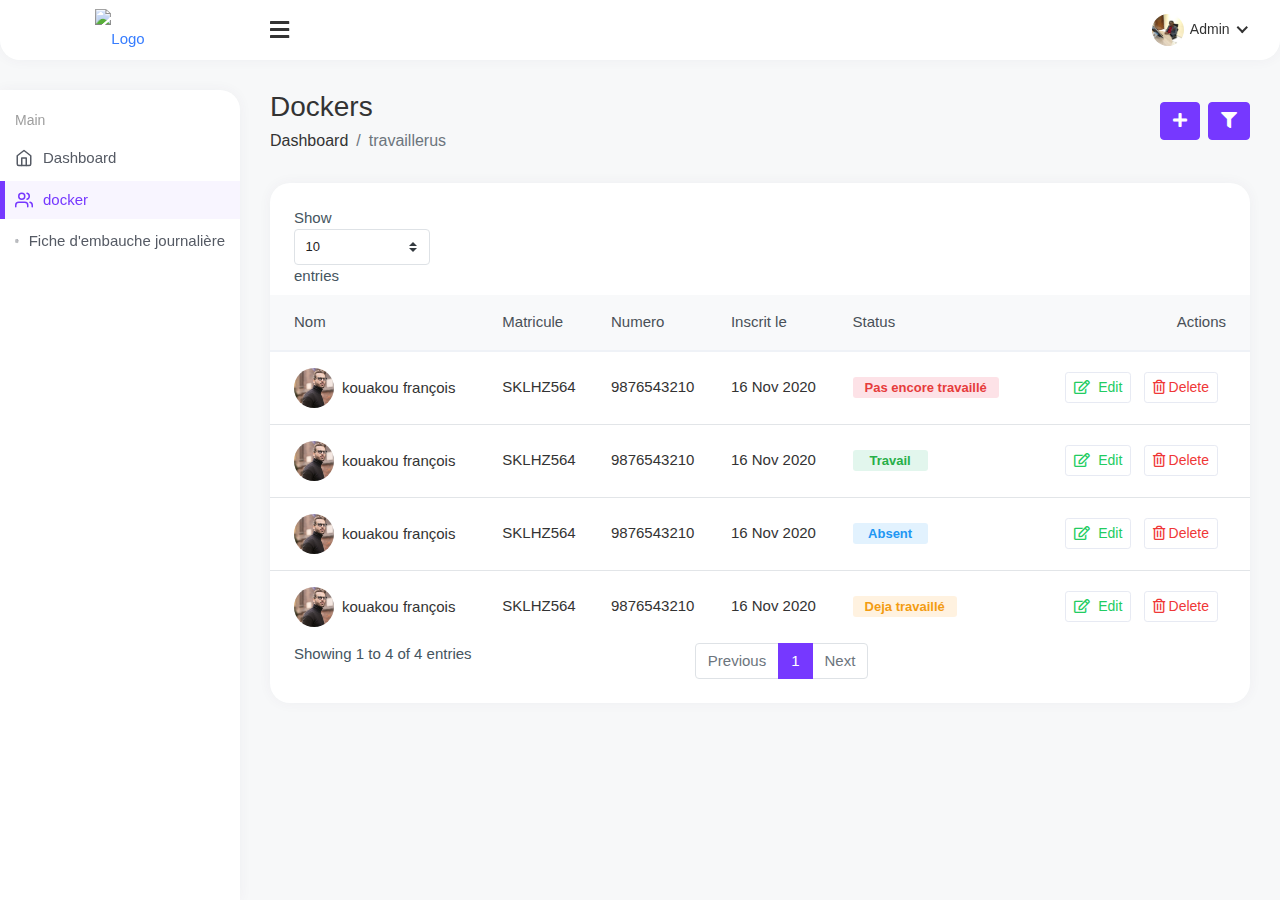
==== commit a5e550b4: "msj" ====
--- a/docker.html
+++ b/docker.html
@@ -59,22 +59,7 @@
 			</div>
 			<!-- /Header -->
 			<!-- Sidebar -->
-			<div class="sidebar" id="sidebar">
-				<div class="sidebar-inner slimscroll">
-					<div id="sidebar-menu" class="sidebar-menu">
-						<ul>
-							<li class="menu-title"><span>Menu</span></li>
-							<li class="active">
-								<a href="index.html"><i data-feather="home"></i> <span>Dashboard</span></a>
-							</li>
-							 <li>
-								<a href="customers.html"><i data-feather="users"></i> <span>Dockers</span></a>
-							</li>
-				 
-						</ul>
-					</div>
-				</div>
-			</div>
+		
 			<!-- Sidebar -->
 			<div class="sidebar" id="sidebar">
 				<div class="sidebar-inner slimscroll">
@@ -85,7 +70,7 @@
 								<a href="index.html"><i data-feather="home"></i> <span>Dashboard</span></a>
 							</li>
 							<li class="active">
-								<a href="customers.html"><i data-feather="users"></i> <span>Customers</span></a>
+								<a href="customers.html"><i data-feather="users"></i> <span>docker</span></a>
 							</li>
 							<li>
 								<a href="estimates.html"><i data-feather="file-text"></i> <span>Fiche d'embauche journalière</span></a>
